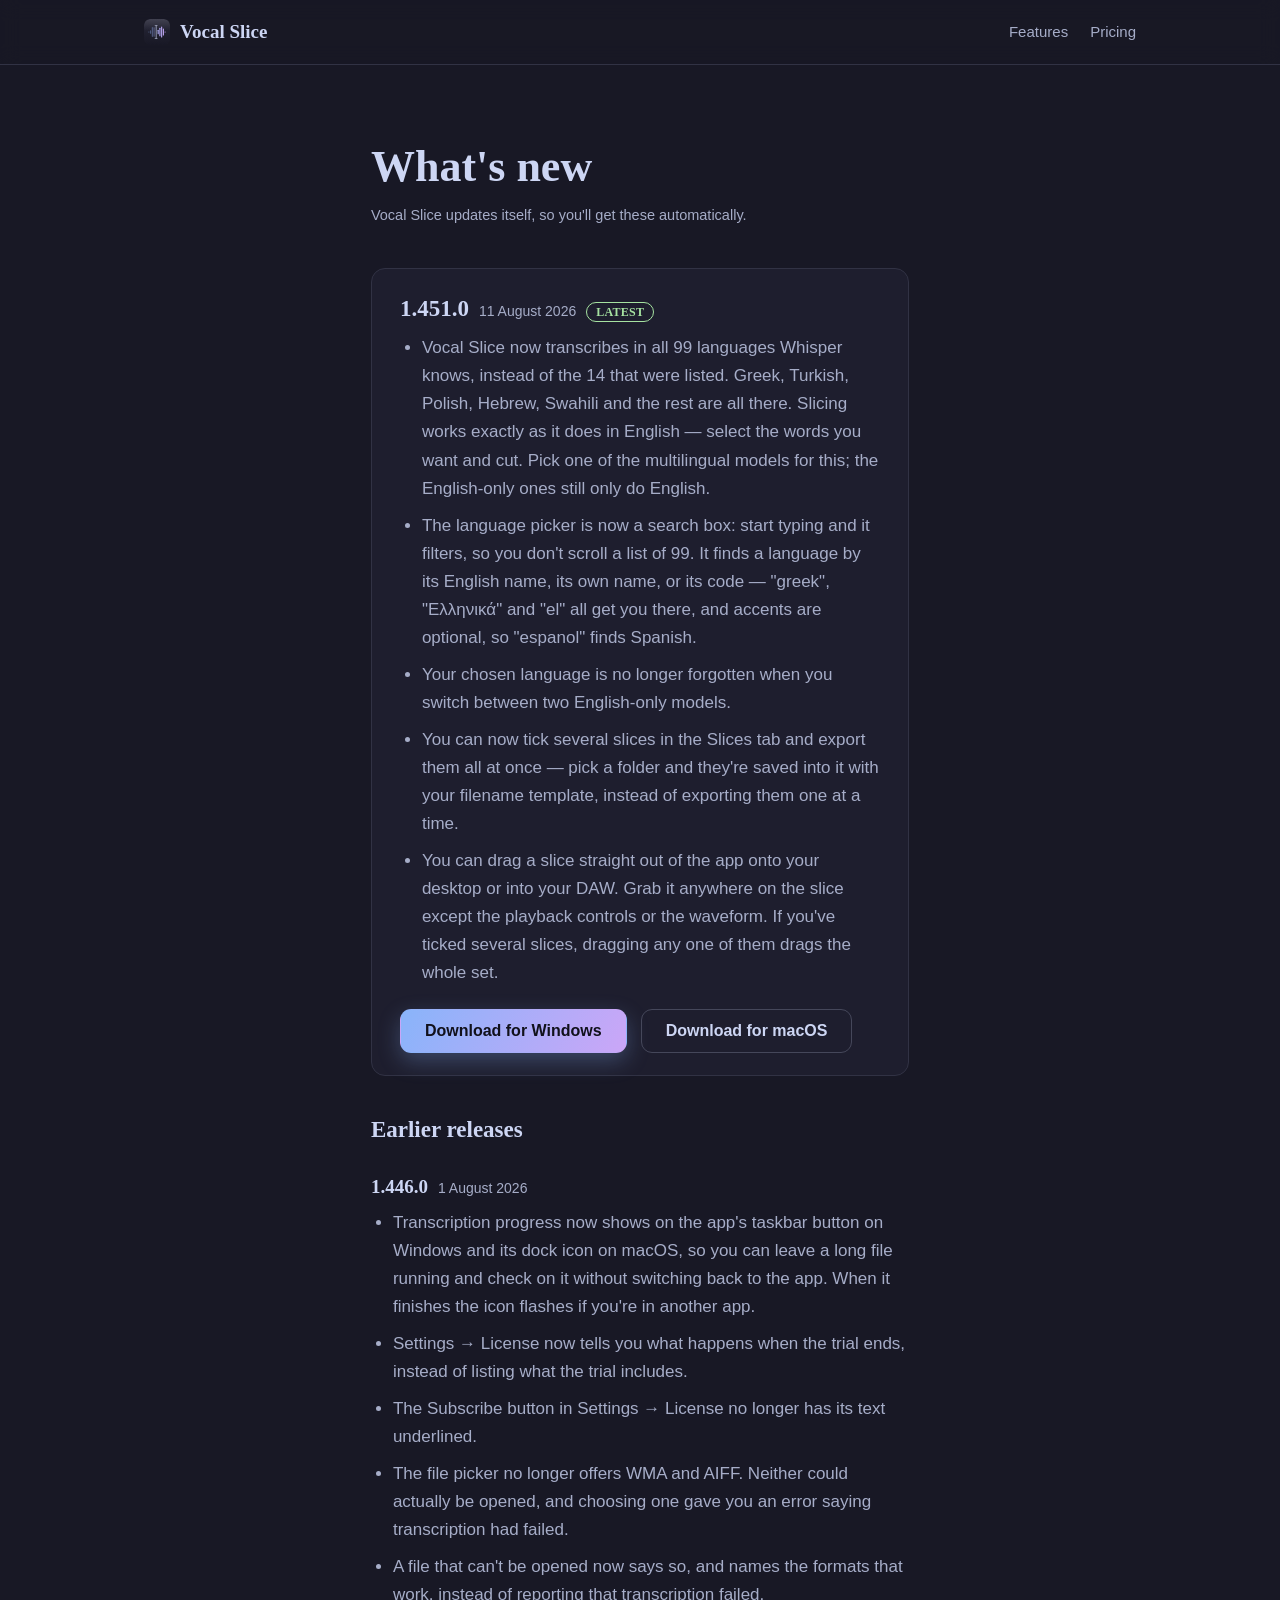
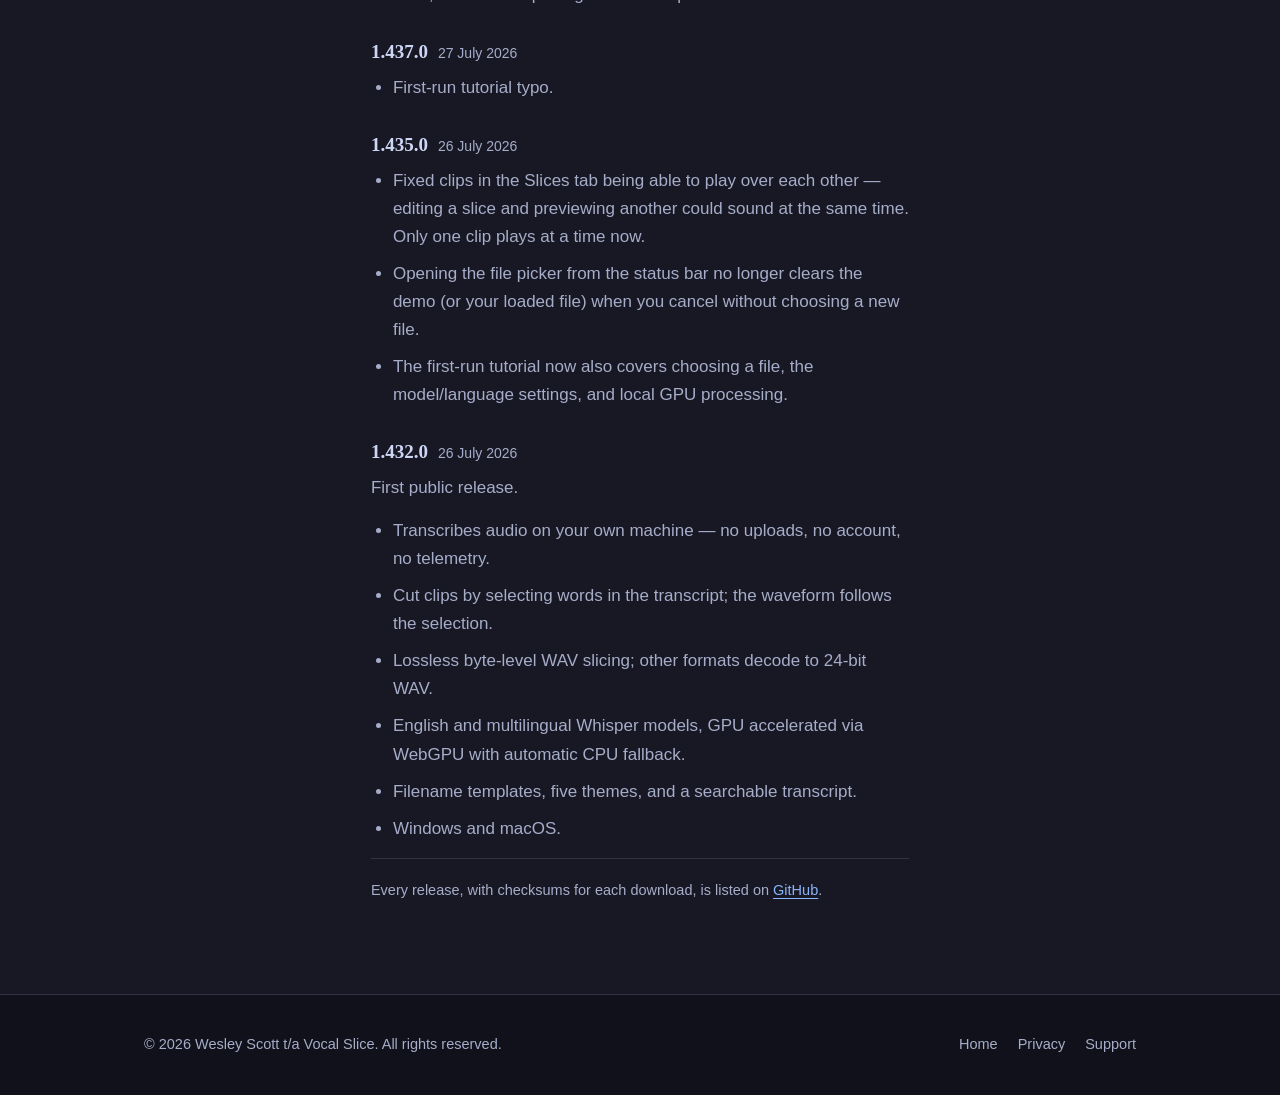
==== changelog.html @ b4add9da "changelog" ====
<!doctype html>
<html lang="en">
<head>
<meta charset="utf-8">
<meta name="viewport" content="width=device-width, initial-scale=1">
<title>Changelog — Vocal Slice</title>
<meta name="description" content="What's new in Vocal Slice — release notes for version 1.451.0 and every version before it.">
<meta name="color-scheme" content="dark">
<link rel="stylesheet" href="styles.css">

<link rel="icon" href="favicon.svg" type="image/svg+xml">
<link rel="icon" href="favicon-32.png" sizes="32x32" type="image/png">
<link rel="icon" href="favicon-16.png" sizes="16x16" type="image/png">
<link rel="apple-touch-icon" href="apple-touch-icon.png">

<link rel="canonical" href="https://vocalslice.com/changelog.html">
<meta property="og:title" content="Changelog — Vocal Slice">
<meta property="og:description" content="What's new in Vocal Slice — release notes for version 1.451.0 and every version before it.">
<meta property="og:type" content="website">
<meta property="og:url" content="https://vocalslice.com/changelog.html">
<meta property="og:site_name" content="Vocal Slice">
<meta property="og:image" content="https://vocalslice.com/og-image.png">
<meta property="og:image:width" content="1200">
<meta property="og:image:height" content="630">
<meta name="twitter:card" content="summary_large_image">
</head>
<body>

<header class="site-header">
    <div class="wrap">
        <a class="brand" href="/">
            <span class="brand-mark" aria-hidden="true"></span>
            Vocal Slice
        </a>
        <nav class="nav" aria-label="Primary">
            <a href="/#features">Features</a>
            <a href="/#pricing">Pricing</a>
        </nav>
    </div>
</header>

<main class="doc">
    <div class="wrap prose">
        <h1>What's new</h1>
        <p class="updated">Vocal Slice updates itself, so you'll get these automatically.</p>

        <section class="release release-latest" aria-labelledby="v1.451.0">
            <h2 id="v1.451.0">
                1.451.0
                <span class="release-date">11 August 2026</span>
                <span class="release-tag">Latest</span>
            </h2>
            <ul>
                <li>Vocal Slice now transcribes in all 99 languages Whisper knows, instead of the 14 that were listed. Greek, Turkish, Polish, Hebrew, Swahili and the rest are all there. Slicing works exactly as it does in English — select the words you want and cut. Pick one of the multilingual models for this; the English-only ones still only do English.</li>
                <li>The language picker is now a search box: start typing and it filters, so you don't scroll a list of 99. It finds a language by its English name, its own name, or its code — &quot;greek&quot;, &quot;Ελληνικά&quot; and &quot;el&quot; all get you there, and accents are optional, so &quot;espanol&quot; finds Spanish.</li>
                <li>Your chosen language is no longer forgotten when you switch between two English-only models.</li>
                <li>You can now tick several slices in the Slices tab and export them all at once — pick a folder and they're saved into it with your filename template, instead of exporting them one at a time.</li>
                <li>You can drag a slice straight out of the app onto your desktop or into your DAW. Grab it anywhere on the slice except the playback controls or the waveform. If you've ticked several slices, dragging any one of them drags the whole set.</li>
            </ul>
            <div class="btn-row">
                <a class="btn btn-primary" href="https://github.com/terranivium/vocal-slice-releases/releases/latest/download/VocalSlice-Setup.exe">Download for Windows</a>
                <a class="btn btn-ghost" href="https://github.com/terranivium/vocal-slice-releases/releases/latest/download/VocalSlice.dmg">Download for macOS</a>
            </div>
        </section>

        <h2 class="release-history-heading">Earlier releases</h2>
        <section class="release" aria-labelledby="v1.446.0">
            <h3 id="v1.446.0">
                1.446.0
                <span class="release-date">1 August 2026</span>
            </h3>
            <ul>
                <li>Transcription progress now shows on the app's taskbar button on Windows and its dock icon on macOS, so you can leave a long file running and check on it without switching back to the app. When it finishes the icon flashes if you're in another app.</li>
                <li>Settings → License now tells you what happens when the trial ends, instead of listing what the trial includes.</li>
                <li>The Subscribe button in Settings → License no longer has its text underlined.</li>
                <li>The file picker no longer offers WMA and AIFF. Neither could actually be opened, and choosing one gave you an error saying transcription had failed.</li>
                <li>A file that can't be opened now says so, and names the formats that work, instead of reporting that transcription failed.</li>
            </ul>
        </section>
        <section class="release" aria-labelledby="v1.437.0">
            <h3 id="v1.437.0">
                1.437.0
                <span class="release-date">27 July 2026</span>
            </h3>
            <ul>
                <li>First-run tutorial typo.</li>
            </ul>
        </section>
        <section class="release" aria-labelledby="v1.435.0">
            <h3 id="v1.435.0">
                1.435.0
                <span class="release-date">26 July 2026</span>
            </h3>
            <ul>
                <li>Fixed clips in the Slices tab being able to play over each other — editing a slice and previewing another could sound at the same time. Only one clip plays at a time now.</li>
                <li>Opening the file picker from the status bar no longer clears the demo (or your loaded file) when you cancel without choosing a new file.</li>
                <li>The first-run tutorial now also covers choosing a file, the model/language settings, and local GPU processing.</li>
            </ul>
        </section>
        <section class="release" aria-labelledby="v1.432.0">
            <h3 id="v1.432.0">
                1.432.0
                <span class="release-date">26 July 2026</span>
            </h3>
            <p>First public release.</p>
            <ul>
                <li>Transcribes audio on your own machine — no uploads, no account, no telemetry.</li>
                <li>Cut clips by selecting words in the transcript; the waveform follows the selection.</li>
                <li>Lossless byte-level WAV slicing; other formats decode to 24-bit WAV.</li>
                <li>English and multilingual Whisper models, GPU accelerated via WebGPU with automatic CPU fallback.</li>
                <li>Filename templates, five themes, and a searchable transcript.</li>
                <li>Windows and macOS.</li>
            </ul>
        </section>

        <p class="release-footnote">
            Every release, with checksums for each download, is listed on
            <a href="https://github.com/terranivium/vocal-slice-releases/releases" rel="noopener">GitHub</a>.
        </p>
    </div>
</main>

<footer class="site-footer">
    <div class="wrap">
        <span>© 2026 Wesley Scott t/a Vocal Slice. All rights reserved.</span>
        <span class="footer-links">
            <a href="/">Home</a>
            <a href="privacy.html">Privacy</a>
            <a href="mailto:wesley@vocalslice.com">Support</a>
        </span>
    </div>
</footer>

<!-- Cookieless page-view counting — see the long comment in index.html for the reasoning and for why
     type="module" is kept verbatim. Same token, same rules; it is the only external request this
     page makes. -->
<script type="module" src="https://static.cloudflareinsights.com/beacon.min.js"
        data-cf-beacon='{"token": "4faf8a26384b48ff875bfce5d0a9c8f1"}'></script>

<!-- Inline, first-party and tiny, same standard as the home page. Sole job is to carry an inbound
     campaign back to the home page — someone who arrives from an ad, reads the notes, and clicks
     Home would otherwise land on a clean / and buy untagged. Stateless (no cookie, no storage), and
     with JavaScript off the links simply behave as they did before, losing the tag rather than
     breaking. -->
<script>
(function () {
    if (!location.search) return;
    var links = document.querySelectorAll('a[href="/"], a[href^="/#"]');
    for (var i = 0; i < links.length; i++) {
        var href = links[i].getAttribute('href');
        var hash = href.indexOf('#');
        links[i].setAttribute('href', hash === -1
            ? '/' + location.search
            : '/' + location.search + href.slice(hash));
    }
})();
</script>

</body>
</html>
---- styles.css ----
/* Vocal Slice — site styles
   Palette and type are lifted from the app itself (Catppuccin Mocha / Latte, Georgia for
   transcript text) so the site and the product read as one thing. */

/* ── Tokens ───────────────────────────────────────────────────────────────── */
/* Default: Mocha (dark). Catppuccin's neutrals carry a blue/violet bias, which is why
   they sit under the accent without reading as flat grey. */
:root {
    --base: #1e1e2e;
    --mantle: #181825;
    --crust: #11111b;
    --surface0: #313244;
    --surface1: #45475a;
    --surface2: #585b70;
    --overlay0: #6c7086;
    --text: #cdd6f4;
    --subtext0: #a6adc8;
    --blue: #89b4fa;
    --mauve: #cba6f7;
    --green: #a6e3a1;
    --red: #f38ba8;
    --yellow: #f9e2af;

    --shadow: 0 18px 48px rgba(0, 0, 0, 0.38);
    --ring: color-mix(in srgb, var(--blue) 55%, transparent);

    --sans: -apple-system, BlinkMacSystemFont, "Segoe UI", Roboto, "Helvetica Neue", Arial, sans-serif;
    /* Georgia is the app's default transcription font — the page speaks in the product's own voice. */
    --serif: Georgia, "Iowan Old Style", "Times New Roman", serif;
    --mono: ui-monospace, "Cascadia Code", "Cascadia Mono", Consolas, "Courier New", monospace;

    --measure: 62ch;
    --page: 1040px;
}

/* Dark-only by design: the brand commits to Mocha, so the site does not follow the OS light
   preference and carries no Latte palette or theme toggle. `color-scheme: dark` in the head keeps
   native controls dark to match. */

/* ── Base ─────────────────────────────────────────────────────────────────── */
*, *::before, *::after { box-sizing: border-box; }

html { -webkit-text-size-adjust: 100%; }

body {
    margin: 0;
    background: var(--mantle);
    color: var(--text);
    font-family: var(--sans);
    font-size: 17px;
    line-height: 1.65;
    -webkit-font-smoothing: antialiased;
}

a { color: var(--blue); text-decoration-thickness: 1px; text-underline-offset: 3px; }
a:hover { color: var(--mauve); }

:focus-visible {
    outline: 2px solid var(--blue);
    outline-offset: 3px;
    border-radius: 4px;
}

img { max-width: 100%; height: auto; display: block; }

.wrap {
    width: 100%;
    max-width: var(--page);
    margin-inline: auto;
    padding-inline: 24px;
}

.prose { max-width: var(--measure); }

h1, h2, h3 { text-wrap: balance; margin: 0; line-height: 1.2; }

.eyebrow {
    font-size: 12px;
    font-weight: 700;
    letter-spacing: 0.12em;
    text-transform: uppercase;
    color: var(--subtext0);
    margin: 0;
}

/* The accent is the app's signature blue→mauve gradient. Used sparingly: the wordmark,
   one headline phrase, the primary button. */
.grad {
    background: linear-gradient(120deg, var(--blue), var(--mauve));
    -webkit-background-clip: text;
    background-clip: text;
    color: transparent;
}

/* ── Header ───────────────────────────────────────────────────────────────── */
/* Each color-mix() surface gets a plain fallback first: an unsupported color function
   invalidates the whole declaration, which would otherwise leave the surface blank. */
.site-header {
    position: sticky;
    top: 0;
    z-index: 20;
    background: var(--mantle);
    background: color-mix(in srgb, var(--mantle) 88%, transparent);
    backdrop-filter: blur(10px);
    border-bottom: 1px solid var(--surface0);
}

.site-header .wrap {
    display: flex;
    align-items: center;
    justify-content: space-between;
    gap: 16px;
    min-height: 64px;
}

.brand {
    display: inline-flex;
    align-items: center;
    gap: 10px;
    font-family: var(--serif);
    font-size: 19px;
    font-weight: 700;
    color: var(--text);
    text-decoration: none;
    white-space: nowrap;   /* the wordmark must never break across lines */
}

.brand:hover { color: var(--text); }

/* The real app icon, not a CSS approximation — the tile carries its own rounded corners and colour,
   so it looks the same here as in a taskbar or dock. The site is dark-only, so the dark tile is used
   unconditionally (no light-mode gradient variant). */
.brand-mark {
    width: 26px;
    height: 26px;
    flex: none;
    display: block;
    border-radius: 6px;   /* clips any anti-aliasing fringe outside the tile's own corners */
    background: url("favicon.svg") center / contain no-repeat;
}

.nav {
    display: flex;
    align-items: center;
    gap: 22px;
    font-size: 15px;
}

/* :not(.btn) matters — `.nav a` (0,1,1) outranks `.btn-primary` (0,1,0), so without it the header
   button's near-black label loses to this muted grey and reads as washed-out on the light gradient. */
.nav a:not(.btn) { color: var(--subtext0); text-decoration: none; }
.nav a:not(.btn):hover { color: var(--text); }

/* The "Get notified" CTAs replace Download on phones only — hidden on desktop. Scoped (.nav / .btn-row)
   so they outrank the later `.btn { display: inline-flex }`, which ties on specificity otherwise. */
.nav .nav-notify, .btn-row .hero-notify { display: none; }

/* On phones the full row (logo + three jump-links + Download) is wider than the viewport, which pushed
   the Download button off-screen and wrapped the wordmark. Drop the section links — it's a single-scroll
   page, so they're non-essential here. And a desktop download is useless on a phone, so both the header
   button and the hero's OS download buttons swap to a "Get notified" CTA that jumps to the signup. */
@media (max-width: 700px) {
    .nav a:not(.btn) { display: none; }
    .nav .nav-download { display: none; }
    .nav .nav-notify { display: inline-flex; }
    .btn-row a[data-dl] { display: none; }   /* phones have no data-os, so this hides both OS buttons */
    .btn-row .hero-notify { display: inline-flex; }
}

/* ── Buttons ──────────────────────────────────────────────────────────────── */
.btn {
    display: inline-flex;
    align-items: center;
    justify-content: center;
    gap: 9px;
    padding: 13px 24px;
    border-radius: 11px;
    border: 1px solid transparent;
    font: inherit;
    font-size: 16px;
    font-weight: 600;
    line-height: 1;
    text-decoration: none;
    cursor: pointer;
    transition: transform 0.15s ease, box-shadow 0.15s ease, background-color 0.15s ease;
}

.btn-primary {
    background: linear-gradient(120deg, var(--blue), var(--mauve));
    color: var(--crust);
    box-shadow: 0 8px 22px color-mix(in srgb, var(--blue) 28%, transparent);
}

.btn-primary:hover {
    color: var(--crust);
    transform: translateY(-2px);
    box-shadow: 0 12px 28px color-mix(in srgb, var(--mauve) 34%, transparent);
}

.btn-ghost {
    background: transparent;
    border-color: var(--surface1);
    color: var(--text);
}

.btn-ghost:hover { background: var(--surface0); color: var(--text); transform: translateY(-2px); }

/* Pre-launch CTAs that aren't actionable yet — e.g. <span class="btn btn-primary" aria-disabled="true">.
   Reads as a present-but-inactive button (muted, no hover lift, no pointer). */
.btn[aria-disabled="true"] {
    background: var(--surface1);
    color: var(--subtext0);
    box-shadow: none;
    cursor: default;
    pointer-events: none;
}
.btn[aria-disabled="true"]:hover { transform: none; box-shadow: none; }

.btn-row {
    display: flex;
    flex-wrap: wrap;
    align-items: center;
    gap: 14px;
}

.btn-note {
    font-size: 14px;
    color: var(--subtext0);
}

/* ── Sections ─────────────────────────────────────────────────────────────── */
main { display: block; }

.section {
    padding-block: clamp(56px, 8vw, 104px);
}

.section-alt { background: var(--base); }

.section-head {
    display: flex;
    flex-direction: column;
    gap: 12px;
    margin-bottom: 44px;
    max-width: var(--measure);
}

.section-head h2 {
    font-family: var(--serif);
    font-size: clamp(28px, 4vw, 38px);
    font-weight: 700;
}

.section-head p {
    margin: 0;
    color: var(--subtext0);
    font-size: 17px;
}

/* ── Hero ─────────────────────────────────────────────────────────────────── */
.hero {
    padding-block: clamp(52px, 8vw, 92px) clamp(56px, 8vw, 96px);
    background: var(--mantle);
    background:
        radial-gradient(900px 420px at 12% -10%, color-mix(in srgb, var(--blue) 13%, transparent), transparent 70%),
        radial-gradient(760px 380px at 92% 0%, color-mix(in srgb, var(--mauve) 12%, transparent), transparent 68%),
        var(--mantle);
}

.hero-grid {
    display: grid;
    gap: clamp(38px, 5vw, 60px);
    align-items: center;
}

@media (min-width: 940px) {
    .hero-grid { grid-template-columns: 1fr 1.05fr; }
}

.hero h1 {
    font-family: var(--serif);
    font-size: clamp(38px, 5.6vw, 60px);
    font-weight: 700;
    letter-spacing: -0.015em;
    margin-block: 14px 20px;
}

.hero-lede {
    margin: 0 0 30px;
    max-width: 46ch;
    font-size: clamp(17px, 2vw, 19px);
    color: var(--subtext0);
}

.hero-lede strong { color: var(--text); font-weight: 600; }

/* ── The demo: a real capture of the app (see index.html) ─────────────────────
   The perspective tilt and the pan/zoom motion are BAKED into demo.webp (a transparent, pre-tilted
   image — see brand/build-demo.mjs), so there's no CSS 3D transform here and the content stays razor
   sharp. The only decoration is a drop-shadow: applied as a filter it follows the tilted alpha shape,
   and because it acts on already-flat pixels it doesn't blur the UI the way a 3D-transformed layer did.
   The border/radius/background are gone too — the app's own rounded window is inside the image. */
.demo {
    display: block;
}

/* width/height are set on the element too, so the box is reserved before the image lands and
   the hero does not shift as it loads. */
.demo img {
    display: block;
    width: 100%;
    height: auto;
    filter: drop-shadow(-24px 30px 40px rgba(0, 0, 0, 0.5));
}

/* ── Demo video ───────────────────────────────────────────────────────────── */
/* width/height are on the element as well, so the 16:9 box is reserved before the poster decodes and
   nothing below it jumps. aspect-ratio keeps that box correct once CSS takes over from the
   attributes. The radius matches .feature so the video reads as part of the same card system. */
.video {
    margin-top: 34px;
}

.video video {
    display: block;
    width: 100%;
    height: auto;
    background: var(--crust);
    border: 1px solid var(--surface0);
    border-radius: 14px;
}

.video-wide { aspect-ratio: 16 / 9; }
.video-square { aspect-ratio: 1 / 1; }

/* The square cut takes over on phones — see the comment in index.html for why it is 1:1 and not 9:16.
   display:none rather than a width toggle so the hidden element's poster is never rendered.

   Scoped as `.video .video-*` and not bare `.video-*` ON PURPOSE: `.video video` above is (0,1,1) and
   a lone class is (0,1,0), so the bare selector loses to it and BOTH cuts render — which cost ~990px
   of desktop page height before it was caught. */
.video .video-square { display: none; }

@media (max-width: 700px) {
    .video .video-wide { display: none; }
    .video .video-square { display: block; }
}

/* ── Features ─────────────────────────────────────────────────────────────── */
.features {
    display: grid;
    gap: 18px;
    grid-template-columns: repeat(auto-fit, minmax(258px, 1fr));
}

.feature {
    background: var(--base);
    border: 1px solid var(--surface0);
    border-radius: 14px;
    padding: 24px;
    display: flex;
    flex-direction: column;
    gap: 9px;
}

.section-alt .feature { background: var(--mantle); }

.feature h3 {
    font-size: 17px;
    font-weight: 650;
    letter-spacing: -0.005em;
}

.feature p { margin: 0; color: var(--subtext0); font-size: 15.5px; line-height: 1.6; }

.feature-icon {
    width: 34px;
    height: 34px;
    border-radius: 9px;
    display: grid;
    place-items: center;
    background: var(--surface0);
    background: color-mix(in srgb, var(--blue) 15%, transparent);
    color: var(--blue);
    margin-bottom: 4px;
}

.feature-icon svg { width: 19px; height: 19px; }

/* ── Pricing ──────────────────────────────────────────────────────────────── */
.price-card {
    background: var(--base);
    border: 1px solid var(--surface0);
    border-radius: 18px;
    box-shadow: var(--shadow);
    padding: clamp(28px, 4vw, 40px);
    display: grid;
    gap: 30px;
    max-width: 720px;
}

@media (min-width: 760px) {
    .price-card { grid-template-columns: auto 1fr; align-items: start; gap: 44px; }
}

.price-figure { display: flex; flex-direction: column; gap: 6px; }

.price-amount {
    font-family: var(--serif);
    font-size: clamp(44px, 6vw, 58px);
    font-weight: 700;
    line-height: 1;
    letter-spacing: -0.02em;
    font-variant-numeric: tabular-nums;
}

.price-period { color: var(--subtext0); font-size: 15px; }

.price-list { margin: 0; padding: 0; list-style: none; display: grid; gap: 13px; }

.price-list li {
    display: grid;
    grid-template-columns: 20px 1fr;
    gap: 11px;
    align-items: start;
    font-size: 15.5px;
    color: var(--subtext0);
}

.price-list strong { color: var(--text); font-weight: 600; }

.tick {
    margin-top: 3px;
    width: 18px;
    height: 18px;
    flex: none;
    border-radius: 50%;
    background: var(--surface0);
    background: color-mix(in srgb, var(--green) 20%, transparent);
    color: var(--green);
    display: grid;
    place-items: center;
}

.tick svg { width: 11px; height: 11px; }

/* The "runs locally, only checks in occasionally" promise — the thing buyers care about most for an
   offline tool — gets its own emphasis rather than hiding in a bullet. */
.price-promise {
    margin-top: 26px;
    padding: 15px 18px;
    border-radius: 11px;
    border: 1px solid var(--surface1);
    border-color: color-mix(in srgb, var(--green) 34%, var(--surface0));
    background: var(--surface0);
    background: color-mix(in srgb, var(--green) 8%, transparent);
    font-size: 15px;
    color: var(--text);
}

.price-cta { margin-top: 26px; }

/* ── Requirements ─────────────────────────────────────────────────────────── */
.specs {
    display: grid;
    gap: 14px;
    grid-template-columns: repeat(auto-fit, minmax(220px, 1fr));
    margin: 0;
}

.specs div {
    background: var(--base);
    border: 1px solid var(--surface0);
    border-radius: 12px;
    padding: 18px 20px;
}

.section-alt .specs div { background: var(--mantle); }

.specs dt {
    font-size: 12px;
    font-weight: 700;
    letter-spacing: 0.1em;
    text-transform: uppercase;
    color: var(--subtext0);
    margin-bottom: 6px;
}

.specs dd { margin: 0; font-size: 15.5px; }

/* ── Download ─────────────────────────────────────────────────────────────── */
/* Both platform buttons are visible by default. That's the no-JavaScript state and the
   unknown-platform state, and it is deliberately the *safe* one: showing two buttons is a minor
   annoyance, whereas hiding the wrong one leaves a visitor with no way to download at all. The
   inline script narrows this down only once it actually knows the platform. */
.dl-alt { display: none; }
html[data-os="win"] [data-dl="mac"],
html[data-os="mac"] [data-dl="win"] { display: none; }
html[data-os="win"] .dl-alt-mac,
html[data-os="mac"] .dl-alt-win { display: inline; }

.dl-note { margin-top: 16px; max-width: var(--measure); }

/* Same reasoning inverted: Windows-only content shows unless we know the visitor is on macOS.
   Unknown platform errs towards showing it — a Windows user who misses the SmartScreen warning is
   worse off than a Mac user who reads one irrelevant sentence. */
.win-note, .win-only { display: none; }
html:not([data-os="mac"]) .win-note { display: grid; }
html:not([data-os="mac"]) .win-only { display: inline; }

/* Compound selector on purpose: `.callout` is defined further down this file and sets
   `border-left` and `margin` as shorthands, so a bare `.win-note` would lose to it on source
   order. `.callout.win-note` wins on specificity regardless of where either sits. */
.callout.win-note {
    margin: 28px 0 0;
    max-width: var(--measure);
    border-left-color: var(--yellow);     /* caution, not the callout's green "good news" */
}

.callout.win-note p { color: var(--subtext0); }
.callout.win-note strong { color: var(--text); }

/* ── Signup ───────────────────────────────────────────────────────────────── */
.signup {
    margin-top: 44px;
    padding-top: 32px;
    border-top: 1px solid var(--surface0);
    max-width: var(--measure);
    scroll-margin-top: 80px;   /* clear the sticky header when the mobile "Get notified" CTA jumps here */
}

.signup-label {
    display: block;
    margin-bottom: 12px;
    font-weight: 600;
    font-size: 16px;
}

.signup-row {
    display: flex;
    flex-wrap: wrap;
    gap: 10px;
}

.signup-input {
    flex: 1 1 260px;
    min-width: 0;
    padding: 13px 16px;
    border-radius: 11px;
    border: 1px solid var(--surface1);
    background: var(--mantle);
    color: var(--text);
    font: inherit;
    font-size: 16px;   /* below 16px, iOS Safari zooms the page on focus */
}

.signup-input::placeholder { color: var(--overlay0); }

.signup-input:focus-visible {
    outline: 2px solid var(--blue);
    outline-offset: 2px;
    border-color: transparent;
}

.signup-note,
.signup-done {
    margin: 12px 0 0;
    font-size: 14px;
    color: var(--subtext0);
}

.signup-done { color: var(--green); font-weight: 600; }

/* ── Footer ───────────────────────────────────────────────────────────────── */
.site-footer {
    border-top: 1px solid var(--surface0);
    background: var(--crust);
    padding-block: 38px;
    color: var(--subtext0);
    font-size: 14.5px;
}

.site-footer .wrap {
    display: flex;
    flex-wrap: wrap;
    gap: 14px 26px;
    align-items: center;
    justify-content: space-between;
}

.footer-links { display: flex; flex-wrap: wrap; gap: 20px; }
.site-footer a { color: var(--subtext0); text-decoration: none; }
.site-footer a:hover { color: var(--text); }

/* ── Policy pages ─────────────────────────────────────────────────────────── */
.doc { padding-block: clamp(44px, 6vw, 76px); }

.doc h1 {
    font-family: var(--serif);
    font-size: clamp(32px, 4.6vw, 44px);
    margin-bottom: 10px;
}

.doc .updated {
    color: var(--subtext0);
    font-size: 14.5px;
    margin: 0 0 40px;
    font-variant-numeric: tabular-nums;
}

.doc h2 {
    font-family: var(--serif);
    font-size: 23px;
    margin: 40px 0 12px;
}

.doc p, .doc li { color: var(--subtext0); }
.doc p { margin: 0 0 15px; }
.doc ul { margin: 0 0 15px; padding-left: 22px; display: grid; gap: 9px; }
.doc strong { color: var(--text); font-weight: 600; }

/* Changelog (generated by word-slice's build-scripts/changelog-site.js — edit the generator,
   not changelog.html). The newest release is a card so the page reads as a product update
   rather than a developer artifact; older ones are a plain list beneath it. */
.release-latest {
    background: var(--base);
    border: 1px solid var(--surface0);
    border-radius: 14px;
    padding: 26px 28px 22px;
    margin-bottom: 12px;
}

.release-latest h2 { margin-top: 0; }

.release h2, .release h3 {
    display: flex;
    align-items: baseline;
    flex-wrap: wrap;
    gap: 10px;
    font-variant-numeric: tabular-nums;
}

.release h3 {
    font-family: var(--serif);
    font-size: 19px;
    margin: 32px 0 10px;
}

.release-date {
    font-family: var(--sans);
    font-size: 14px;
    font-weight: 400;
    color: var(--subtext0);
}

.release-tag {
    font-size: 12px;
    font-weight: 600;
    letter-spacing: 0.02em;
    text-transform: uppercase;
    color: var(--green);
    border: 1px solid var(--green);
    border-radius: 999px;
    padding: 2px 9px;
}

.release-latest .btn-row { margin-top: 22px; }

.release-history-heading { margin-top: 52px; }

.release-footnote {
    margin-top: 44px;
    padding-top: 20px;
    border-top: 1px solid var(--surface0);
    font-size: 14.5px;
}

/* A short standout for the one claim people actually care about. */
.callout {
    background: var(--base);
    border: 1px solid var(--surface0);
    border-left: 3px solid var(--green);
    border-radius: 12px;
    padding: 18px 20px;
    margin: 0 0 28px;
}

.callout p { margin: 0; color: var(--text); }

/* ── Motion ───────────────────────────────────────────────────────────────── */
@media (prefers-reduced-motion: reduce) {
    *, *::before, *::after {
        animation-duration: 0.001ms !important;
        animation-iteration-count: 1 !important;
        transition-duration: 0.001ms !important;
    }
    .btn:hover { transform: none; }
}
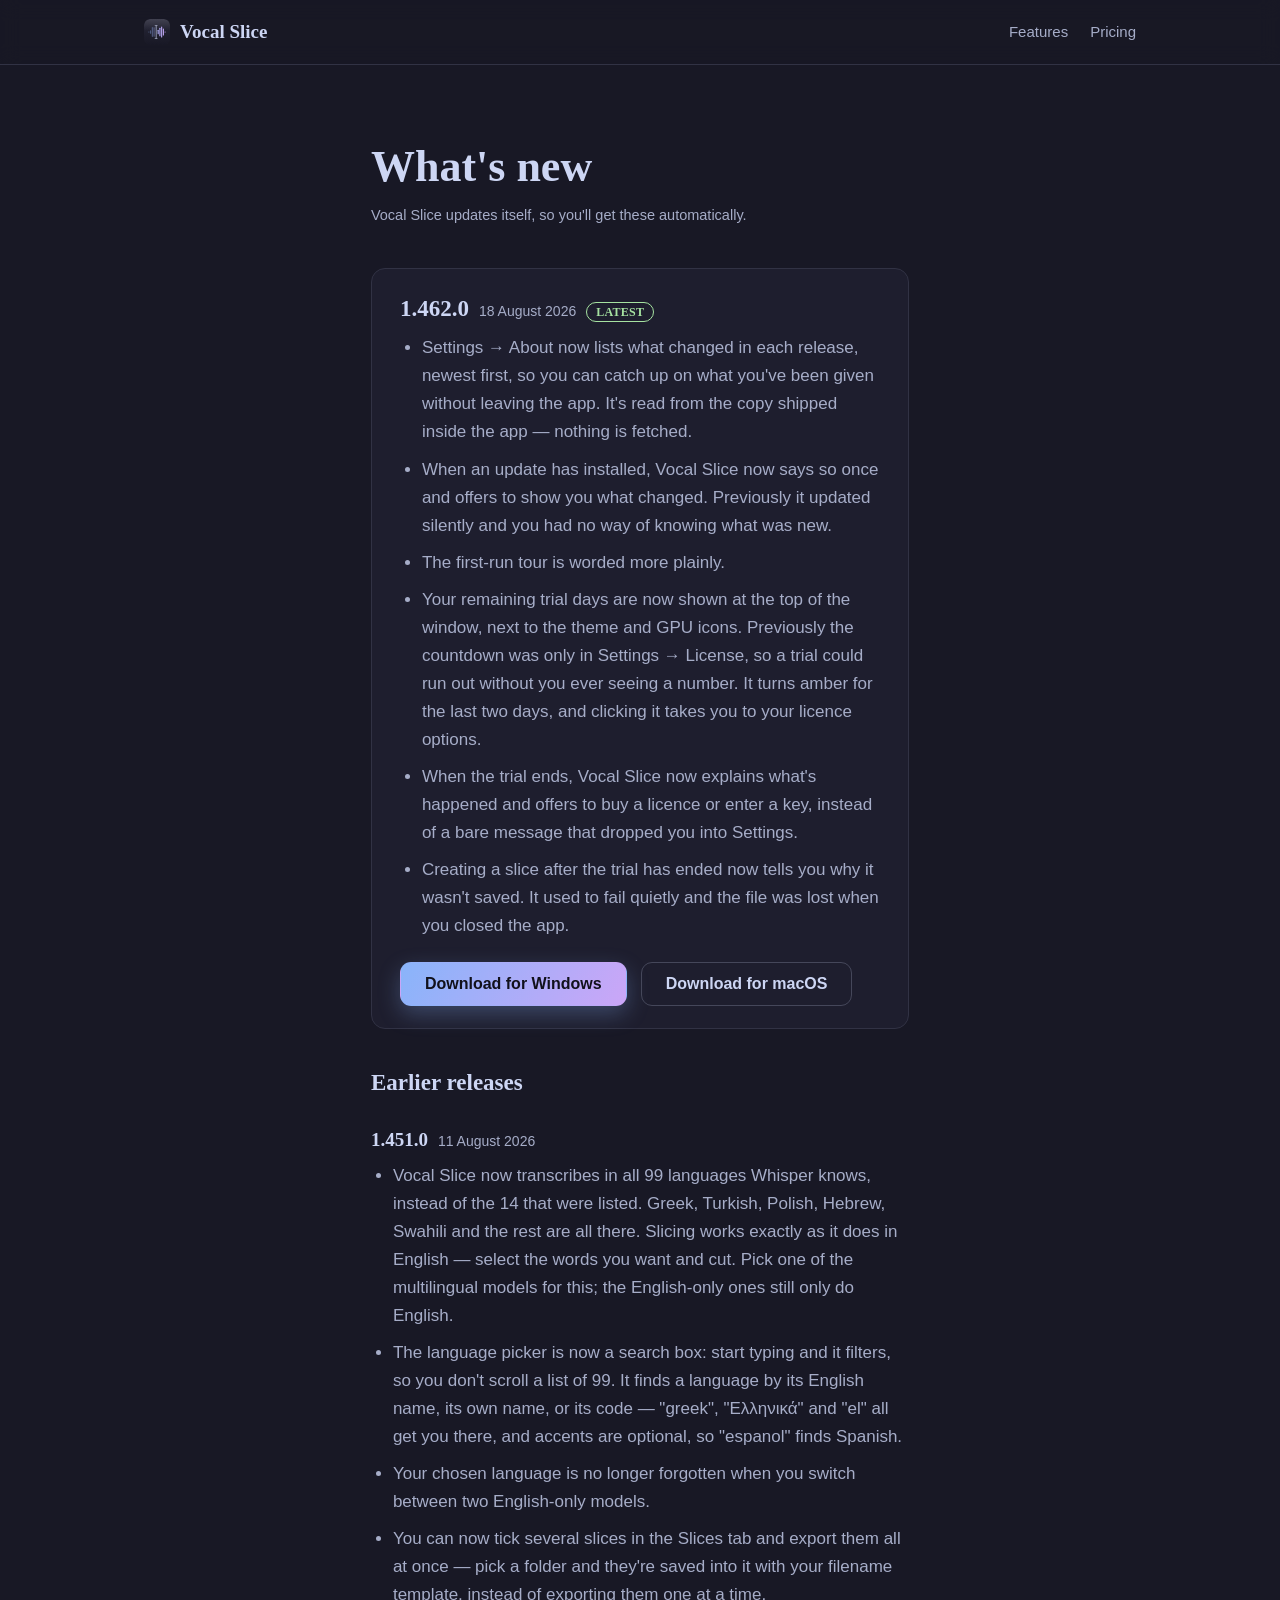
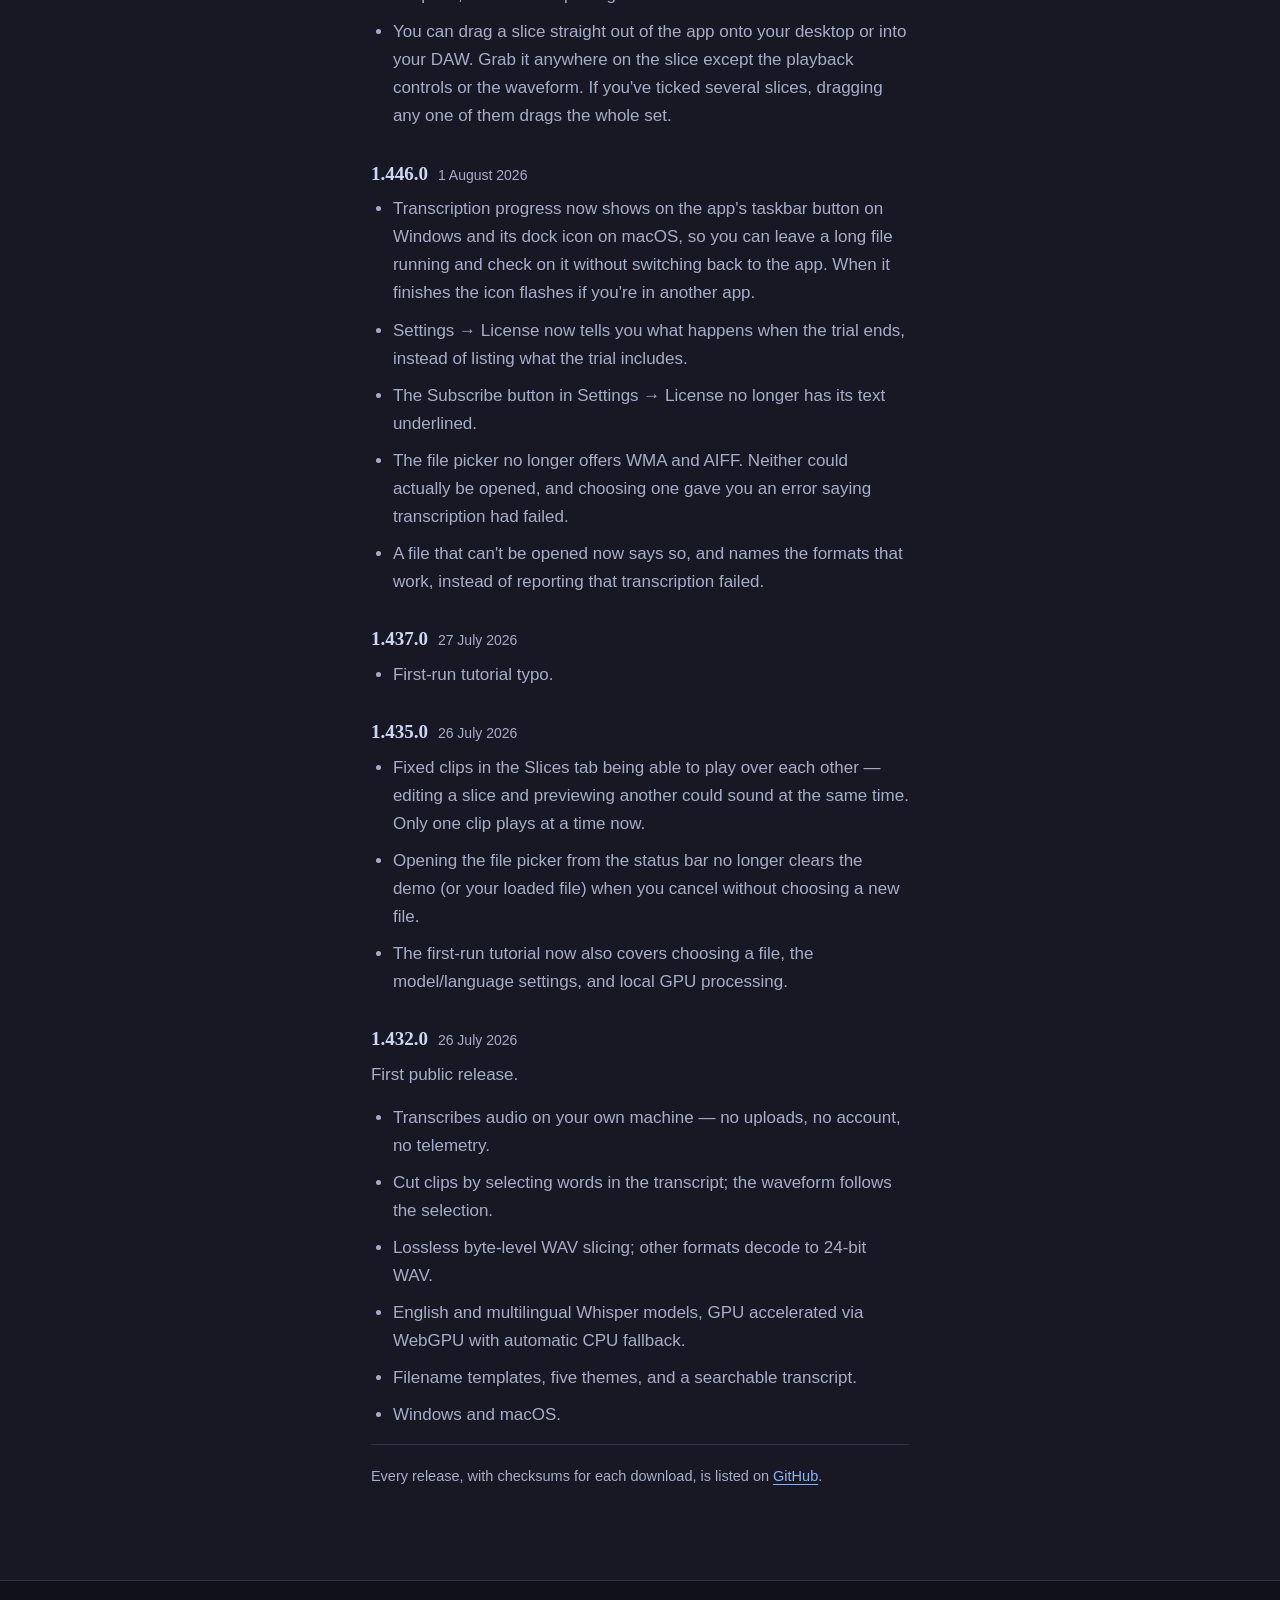
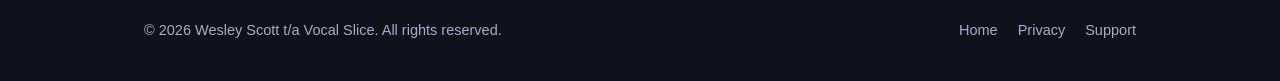
==== commit 4600de27: "readme and copy" ====
--- a/changelog.html
+++ b/changelog.html
@@ -4,7 +4,7 @@
 <meta charset="utf-8">
 <meta name="viewport" content="width=device-width, initial-scale=1">
 <title>Changelog — Vocal Slice</title>
-<meta name="description" content="What's new in Vocal Slice — release notes for version 1.451.0 and every version before it.">
+<meta name="description" content="What's new in Vocal Slice — release notes for version 1.462.0 and every version before it.">
 <meta name="color-scheme" content="dark">
 <link rel="stylesheet" href="styles.css">
 
@@ -15,7 +15,7 @@
 
 <link rel="canonical" href="https://vocalslice.com/changelog.html">
 <meta property="og:title" content="Changelog — Vocal Slice">
-<meta property="og:description" content="What's new in Vocal Slice — release notes for version 1.451.0 and every version before it.">
+<meta property="og:description" content="What's new in Vocal Slice — release notes for version 1.462.0 and every version before it.">
 <meta property="og:type" content="website">
 <meta property="og:url" content="https://vocalslice.com/changelog.html">
 <meta property="og:site_name" content="Vocal Slice">
@@ -44,18 +44,19 @@
         <h1>What's new</h1>
         <p class="updated">Vocal Slice updates itself, so you'll get these automatically.</p>
 
-        <section class="release release-latest" aria-labelledby="v1.451.0">
-            <h2 id="v1.451.0">
-                1.451.0
-                <span class="release-date">11 August 2026</span>
+        <section class="release release-latest" aria-labelledby="v1.462.0">
+            <h2 id="v1.462.0">
+                1.462.0
+                <span class="release-date">18 August 2026</span>
                 <span class="release-tag">Latest</span>
             </h2>
             <ul>
-                <li>Vocal Slice now transcribes in all 99 languages Whisper knows, instead of the 14 that were listed. Greek, Turkish, Polish, Hebrew, Swahili and the rest are all there. Slicing works exactly as it does in English — select the words you want and cut. Pick one of the multilingual models for this; the English-only ones still only do English.</li>
-                <li>The language picker is now a search box: start typing and it filters, so you don't scroll a list of 99. It finds a language by its English name, its own name, or its code — &quot;greek&quot;, &quot;Ελληνικά&quot; and &quot;el&quot; all get you there, and accents are optional, so &quot;espanol&quot; finds Spanish.</li>
-                <li>Your chosen language is no longer forgotten when you switch between two English-only models.</li>
-                <li>You can now tick several slices in the Slices tab and export them all at once — pick a folder and they're saved into it with your filename template, instead of exporting them one at a time.</li>
-                <li>You can drag a slice straight out of the app onto your desktop or into your DAW. Grab it anywhere on the slice except the playback controls or the waveform. If you've ticked several slices, dragging any one of them drags the whole set.</li>
+                <li>Settings → About now lists what changed in each release, newest first, so you can catch up on what you've been given without leaving the app. It's read from the copy shipped inside the app — nothing is fetched.</li>
+                <li>When an update has installed, Vocal Slice now says so once and offers to show you what changed. Previously it updated silently and you had no way of knowing what was new.</li>
+                <li>The first-run tour is worded more plainly.</li>
+                <li>Your remaining trial days are now shown at the top of the window, next to the theme and GPU icons. Previously the countdown was only in Settings → License, so a trial could run out without you ever seeing a number. It turns amber for the last two days, and clicking it takes you to your licence options.</li>
+                <li>When the trial ends, Vocal Slice now explains what's happened and offers to buy a licence or enter a key, instead of a bare message that dropped you into Settings.</li>
+                <li>Creating a slice after the trial has ended now tells you why it wasn't saved. It used to fail quietly and the file was lost when you closed the app.</li>
             </ul>
             <div class="btn-row">
                 <a class="btn btn-primary" href="https://github.com/terranivium/vocal-slice-releases/releases/latest/download/VocalSlice-Setup.exe">Download for Windows</a>
@@ -64,6 +65,19 @@
         </section>
 
         <h2 class="release-history-heading">Earlier releases</h2>
+        <section class="release" aria-labelledby="v1.451.0">
+            <h3 id="v1.451.0">
+                1.451.0
+                <span class="release-date">11 August 2026</span>
+            </h3>
+            <ul>
+                <li>Vocal Slice now transcribes in all 99 languages Whisper knows, instead of the 14 that were listed. Greek, Turkish, Polish, Hebrew, Swahili and the rest are all there. Slicing works exactly as it does in English — select the words you want and cut. Pick one of the multilingual models for this; the English-only ones still only do English.</li>
+                <li>The language picker is now a search box: start typing and it filters, so you don't scroll a list of 99. It finds a language by its English name, its own name, or its code — &quot;greek&quot;, &quot;Ελληνικά&quot; and &quot;el&quot; all get you there, and accents are optional, so &quot;espanol&quot; finds Spanish.</li>
+                <li>Your chosen language is no longer forgotten when you switch between two English-only models.</li>
+                <li>You can now tick several slices in the Slices tab and export them all at once — pick a folder and they're saved into it with your filename template, instead of exporting them one at a time.</li>
+                <li>You can drag a slice straight out of the app onto your desktop or into your DAW. Grab it anywhere on the slice except the playback controls or the waveform. If you've ticked several slices, dragging any one of them drags the whole set.</li>
+            </ul>
+        </section>
         <section class="release" aria-labelledby="v1.446.0">
             <h3 id="v1.446.0">
                 1.446.0
@@ -131,17 +145,11 @@
     </div>
 </footer>
 
-<!-- Cookieless page-view counting — see the long comment in index.html for the reasoning and for why
-     type="module" is kept verbatim. Same token, same rules; it is the only external request this
-     page makes. -->
+<!-- Cookieless page-view counting; same token and rules as the home page. See NOTES.md. -->
 <script type="module" src="https://static.cloudflareinsights.com/beacon.min.js"
         data-cf-beacon='{"token": "4faf8a26384b48ff875bfce5d0a9c8f1"}'></script>
 
-<!-- Inline, first-party and tiny, same standard as the home page. Sole job is to carry an inbound
-     campaign back to the home page — someone who arrives from an ad, reads the notes, and clicks
-     Home would otherwise land on a clean / and buy untagged. Stateless (no cookie, no storage), and
-     with JavaScript off the links simply behave as they did before, losing the tag rather than
-     breaking. -->
+<!-- Carries an inbound campaign back to the home page. Stateless: no cookie, no storage. -->
 <script>
 (function () {
     if (!location.search) return;
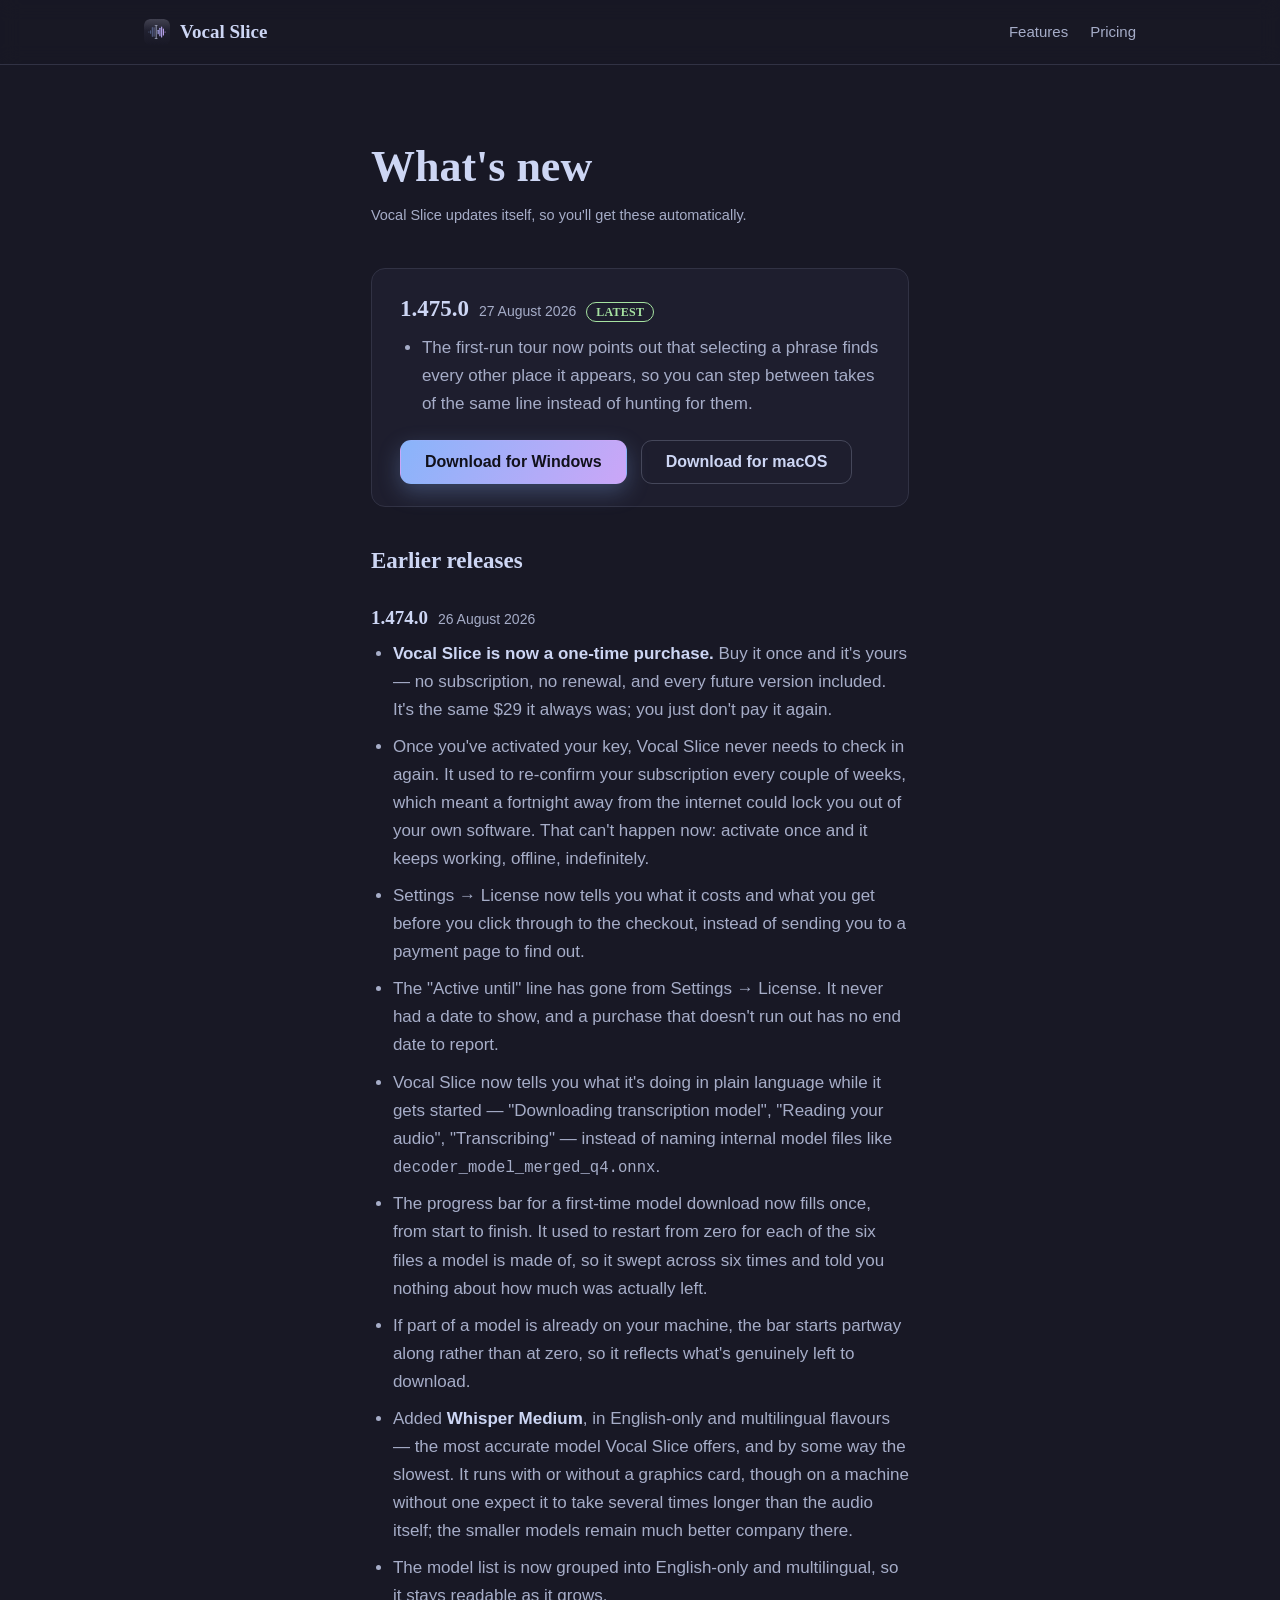
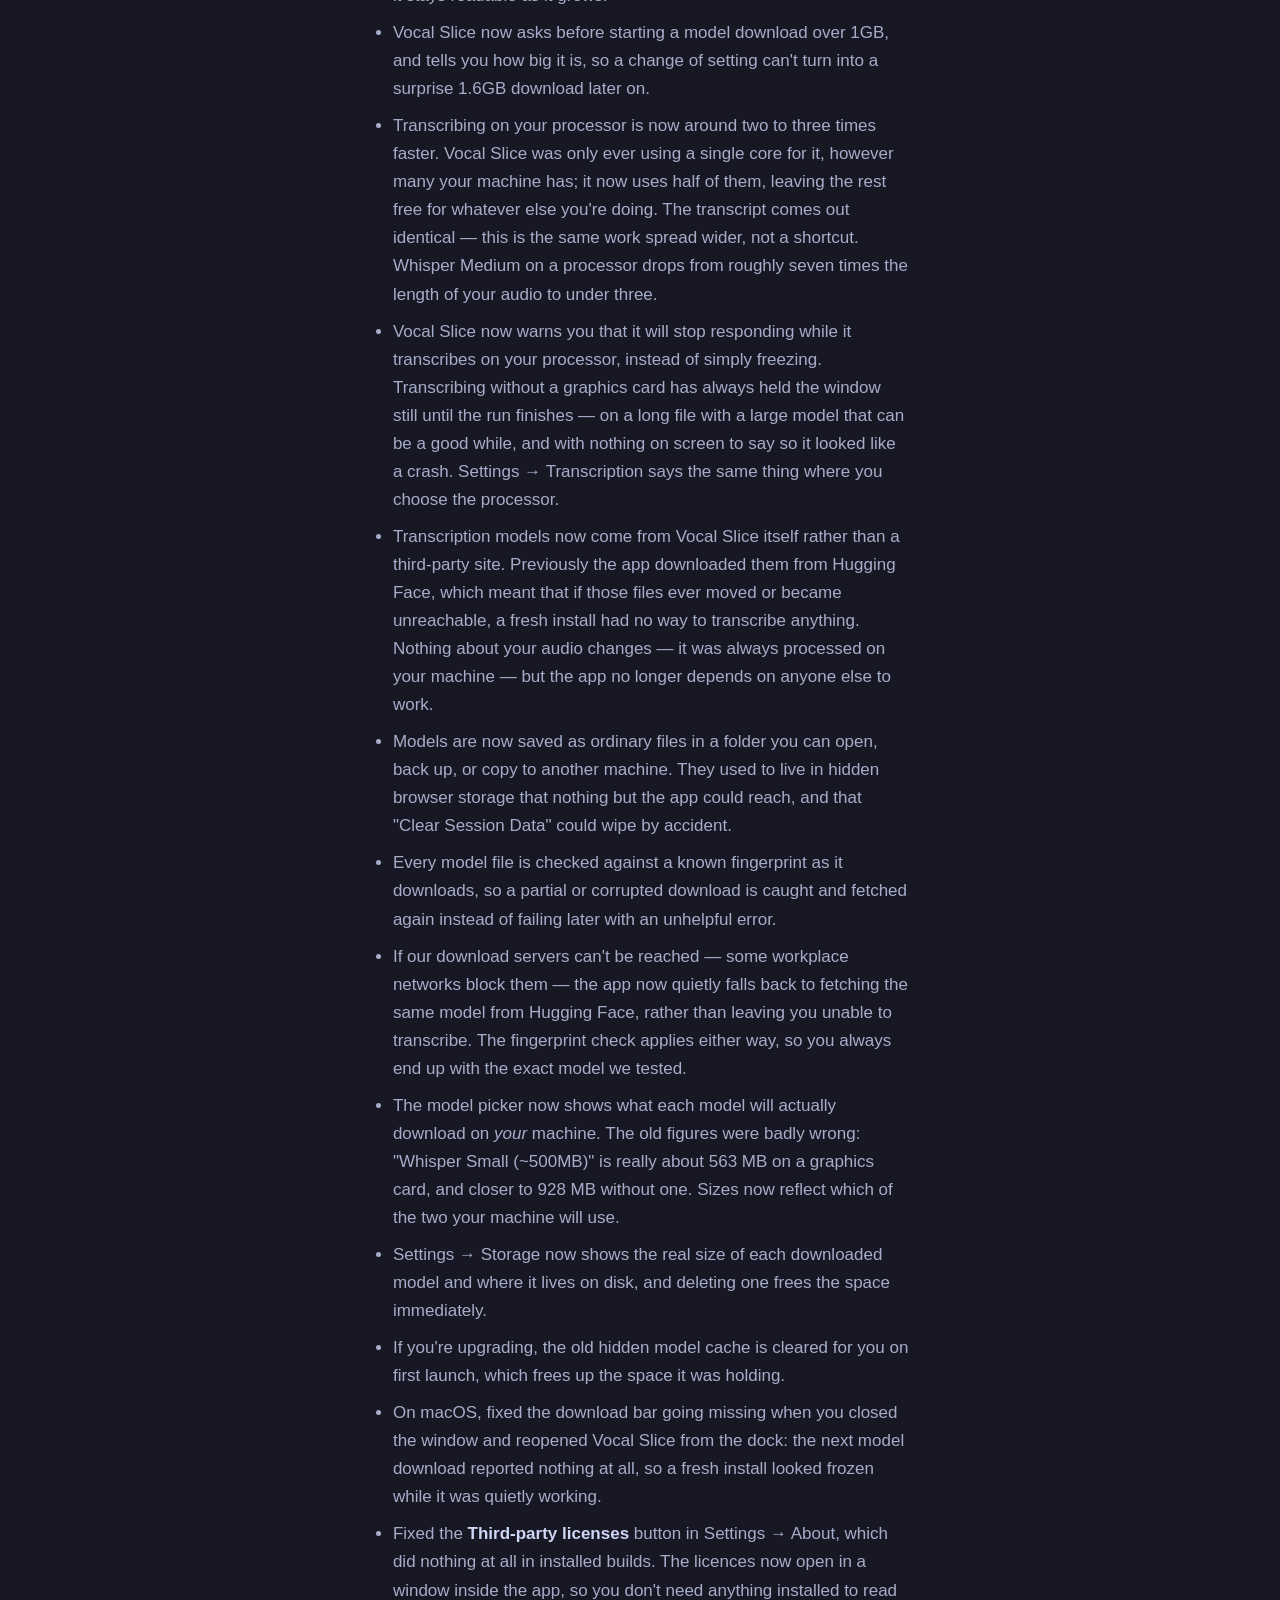
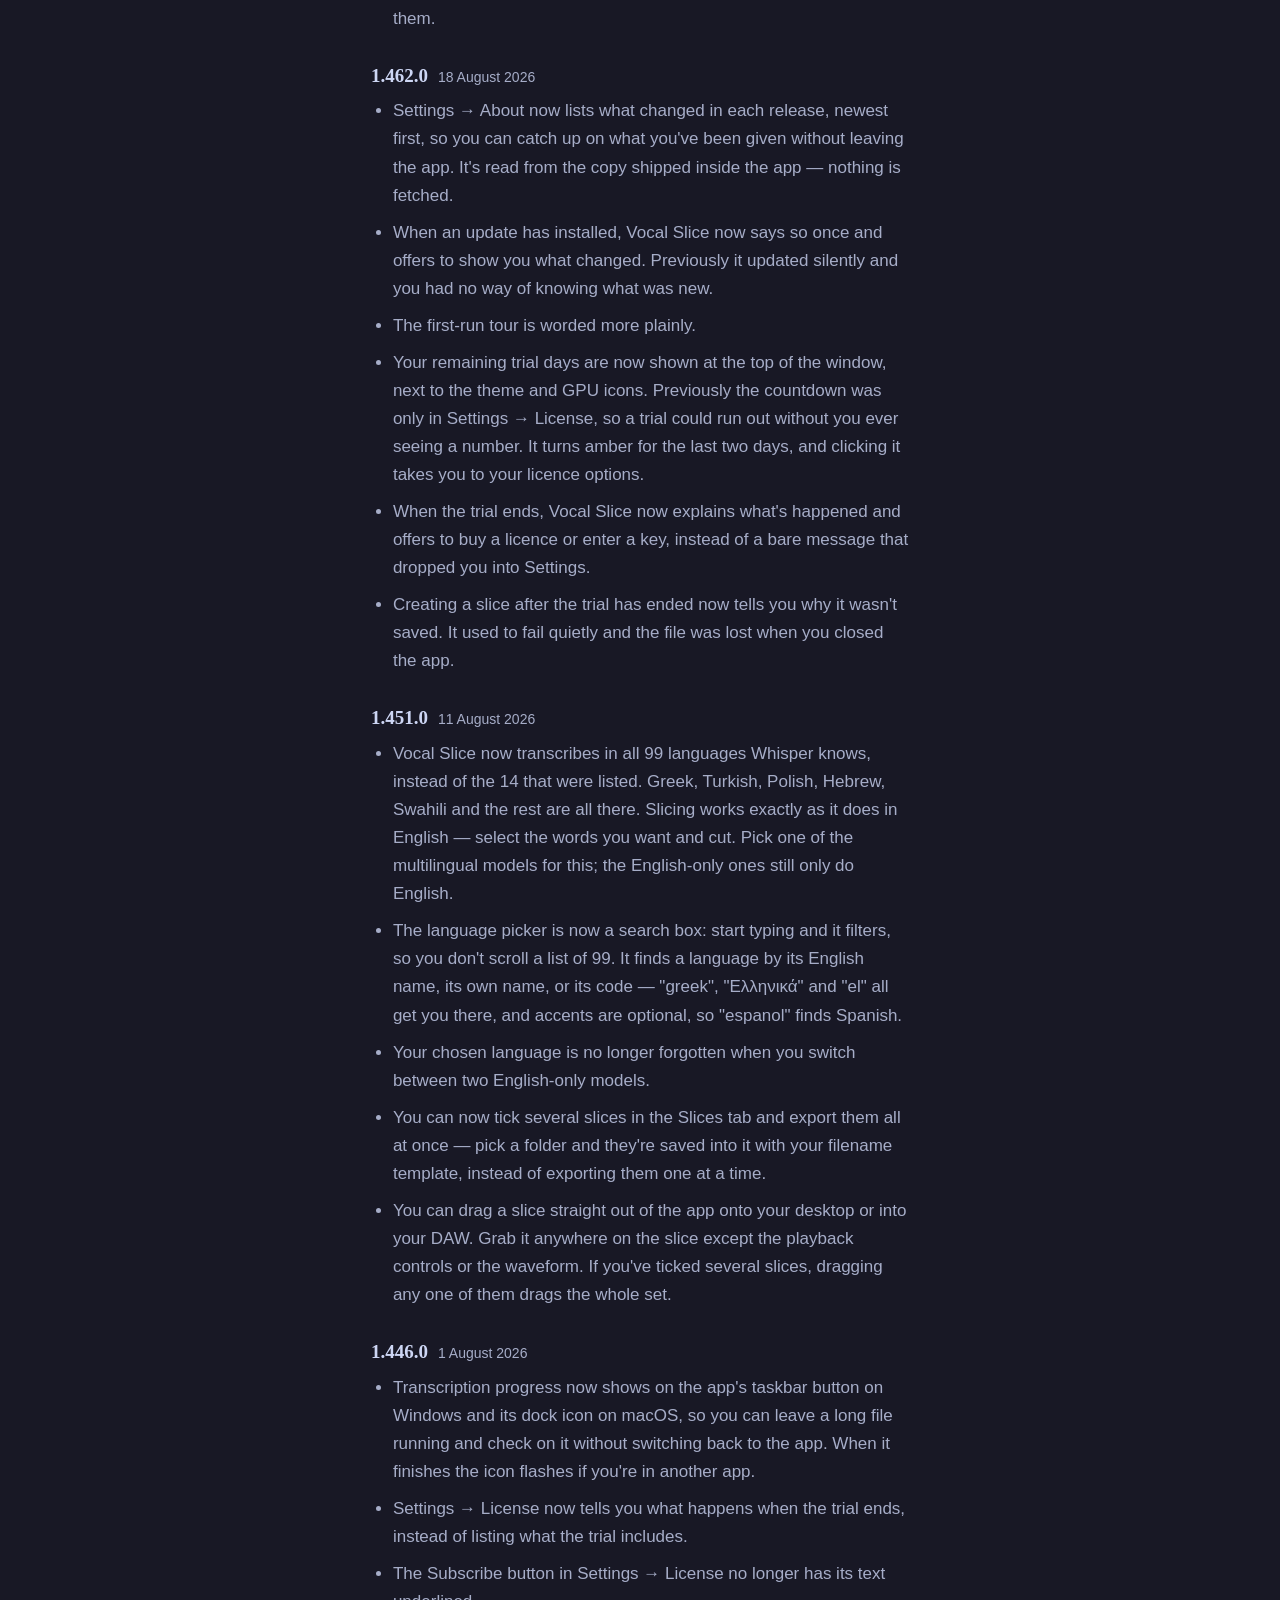
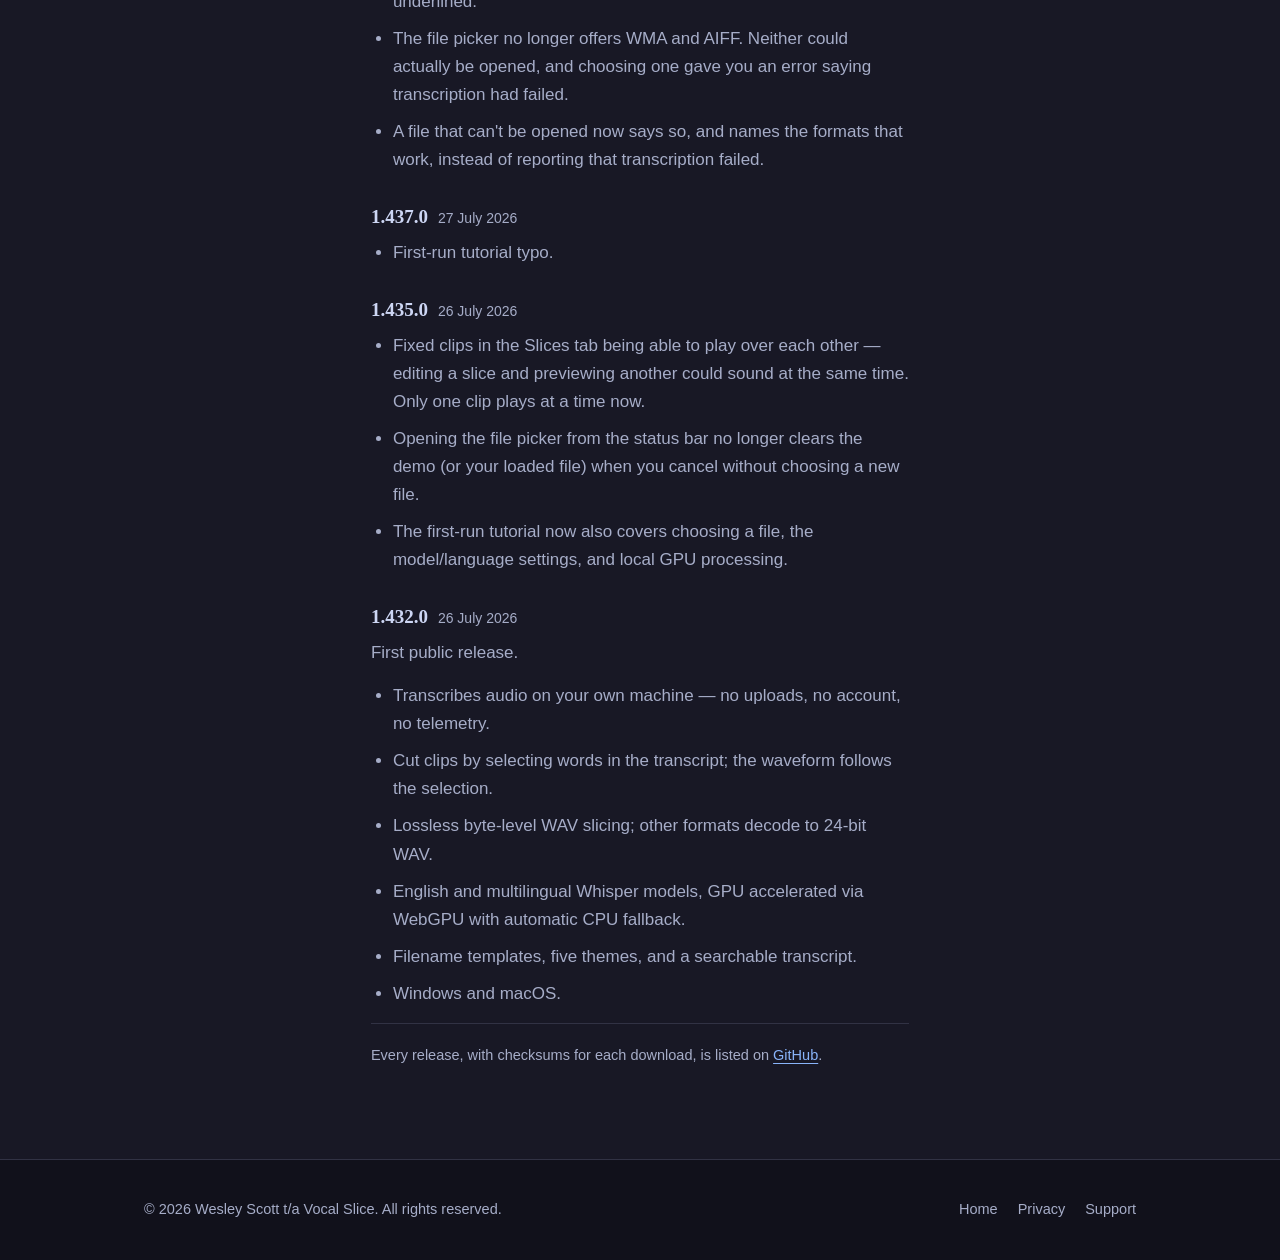
==== commit 6bf265d9: "site copy and changelog" ====
--- a/changelog.html
+++ b/changelog.html
@@ -4,7 +4,7 @@
 <meta charset="utf-8">
 <meta name="viewport" content="width=device-width, initial-scale=1">
 <title>Changelog — Vocal Slice</title>
-<meta name="description" content="What's new in Vocal Slice — release notes for version 1.462.0 and every version before it.">
+<meta name="description" content="What's new in Vocal Slice — release notes for version 1.475.0 and every version before it.">
 <meta name="color-scheme" content="dark">
 <link rel="stylesheet" href="styles.css">
 
@@ -15,7 +15,7 @@
 
 <link rel="canonical" href="https://vocalslice.com/changelog.html">
 <meta property="og:title" content="Changelog — Vocal Slice">
-<meta property="og:description" content="What's new in Vocal Slice — release notes for version 1.462.0 and every version before it.">
+<meta property="og:description" content="What's new in Vocal Slice — release notes for version 1.475.0 and every version before it.">
 <meta property="og:type" content="website">
 <meta property="og:url" content="https://vocalslice.com/changelog.html">
 <meta property="og:site_name" content="Vocal Slice">
@@ -44,12 +44,56 @@
         <h1>What's new</h1>
         <p class="updated">Vocal Slice updates itself, so you'll get these automatically.</p>
 
-        <section class="release release-latest" aria-labelledby="v1.462.0">
-            <h2 id="v1.462.0">
+        <section class="release release-latest" aria-labelledby="v1.475.0">
+            <h2 id="v1.475.0">
+                1.475.0
+                <span class="release-date">27 August 2026</span>
+                <span class="release-tag">Latest</span>
+            </h2>
+            <ul>
+                <li>The first-run tour now points out that selecting a phrase finds every other place it appears, so you can step between takes of the same line instead of hunting for them.</li>
+            </ul>
+            <div class="btn-row">
+                <a class="btn btn-primary" href="https://github.com/terranivium/vocal-slice-releases/releases/latest/download/VocalSlice-Setup.exe">Download for Windows</a>
+                <a class="btn btn-ghost" href="https://github.com/terranivium/vocal-slice-releases/releases/latest/download/VocalSlice.dmg">Download for macOS</a>
+            </div>
+        </section>
+
+        <h2 class="release-history-heading">Earlier releases</h2>
+        <section class="release" aria-labelledby="v1.474.0">
+            <h3 id="v1.474.0">
+                1.474.0
+                <span class="release-date">26 August 2026</span>
+            </h3>
+            <ul>
+                <li><strong>Vocal Slice is now a one-time purchase.</strong> Buy it once and it's yours — no subscription, no renewal, and every future version included. It's the same $29 it always was; you just don't pay it again.</li>
+                <li>Once you've activated your key, Vocal Slice never needs to check in again. It used to re-confirm your subscription every couple of weeks, which meant a fortnight away from the internet could lock you out of your own software. That can't happen now: activate once and it keeps working, offline, indefinitely.</li>
+                <li>Settings → License now tells you what it costs and what you get before you click through to the checkout, instead of sending you to a payment page to find out.</li>
+                <li>The &quot;Active until&quot; line has gone from Settings → License. It never had a date to show, and a purchase that doesn't run out has no end date to report.</li>
+                <li>Vocal Slice now tells you what it's doing in plain language while it gets started — &quot;Downloading transcription model&quot;, &quot;Reading your audio&quot;, &quot;Transcribing&quot; — instead of naming internal model files like <code>decoder_model_merged_q4.onnx</code>.</li>
+                <li>The progress bar for a first-time model download now fills once, from start to finish. It used to restart from zero for each of the six files a model is made of, so it swept across six times and told you nothing about how much was actually left.</li>
+                <li>If part of a model is already on your machine, the bar starts partway along rather than at zero, so it reflects what's genuinely left to download.</li>
+                <li>Added <strong>Whisper Medium</strong>, in English-only and multilingual flavours — the most accurate model Vocal Slice offers, and by some way the slowest. It runs with or without a graphics card, though on a machine without one expect it to take several times longer than the audio itself; the smaller models remain much better company there.</li>
+                <li>The model list is now grouped into English-only and multilingual, so it stays readable as it grows.</li>
+                <li>Vocal Slice now asks before starting a model download over 1GB, and tells you how big it is, so a change of setting can't turn into a surprise 1.6GB download later on.</li>
+                <li>Transcribing on your processor is now around two to three times faster. Vocal Slice was only ever using a single core for it, however many your machine has; it now uses half of them, leaving the rest free for whatever else you're doing. The transcript comes out identical — this is the same work spread wider, not a shortcut. Whisper Medium on a processor drops from roughly seven times the length of your audio to under three.</li>
+                <li>Vocal Slice now warns you that it will stop responding while it transcribes on your processor, instead of simply freezing. Transcribing without a graphics card has always held the window still until the run finishes — on a long file with a large model that can be a good while, and with nothing on screen to say so it looked like a crash. Settings → Transcription says the same thing where you choose the processor.</li>
+                <li>Transcription models now come from Vocal Slice itself rather than a third-party site. Previously the app downloaded them from Hugging Face, which meant that if those files ever moved or became unreachable, a fresh install had no way to transcribe anything. Nothing about your audio changes — it was always processed on your machine — but the app no longer depends on anyone else to work.</li>
+                <li>Models are now saved as ordinary files in a folder you can open, back up, or copy to another machine. They used to live in hidden browser storage that nothing but the app could reach, and that &quot;Clear Session Data&quot; could wipe by accident.</li>
+                <li>Every model file is checked against a known fingerprint as it downloads, so a partial or corrupted download is caught and fetched again instead of failing later with an unhelpful error.</li>
+                <li>If our download servers can't be reached — some workplace networks block them — the app now quietly falls back to fetching the same model from Hugging Face, rather than leaving you unable to transcribe. The fingerprint check applies either way, so you always end up with the exact model we tested.</li>
+                <li>The model picker now shows what each model will actually download on <em>your</em> machine. The old figures were badly wrong: &quot;Whisper Small (~500MB)&quot; is really about 563 MB on a graphics card, and closer to 928 MB without one. Sizes now reflect which of the two your machine will use.</li>
+                <li>Settings → Storage now shows the real size of each downloaded model and where it lives on disk, and deleting one frees the space immediately.</li>
+                <li>If you're upgrading, the old hidden model cache is cleared for you on first launch, which frees up the space it was holding.</li>
+                <li>On macOS, fixed the download bar going missing when you closed the window and reopened Vocal Slice from the dock: the next model download reported nothing at all, so a fresh install looked frozen while it was quietly working.</li>
+                <li>Fixed the <strong>Third-party licenses</strong> button in Settings → About, which did nothing at all in installed builds. The licences now open in a window inside the app, so you don't need anything installed to read them.</li>
+            </ul>
+        </section>
+        <section class="release" aria-labelledby="v1.462.0">
+            <h3 id="v1.462.0">
                 1.462.0
                 <span class="release-date">18 August 2026</span>
-                <span class="release-tag">Latest</span>
-            </h2>
+            </h3>
             <ul>
                 <li>Settings → About now lists what changed in each release, newest first, so you can catch up on what you've been given without leaving the app. It's read from the copy shipped inside the app — nothing is fetched.</li>
                 <li>When an update has installed, Vocal Slice now says so once and offers to show you what changed. Previously it updated silently and you had no way of knowing what was new.</li>
@@ -58,13 +102,7 @@
                 <li>When the trial ends, Vocal Slice now explains what's happened and offers to buy a licence or enter a key, instead of a bare message that dropped you into Settings.</li>
                 <li>Creating a slice after the trial has ended now tells you why it wasn't saved. It used to fail quietly and the file was lost when you closed the app.</li>
             </ul>
-            <div class="btn-row">
-                <a class="btn btn-primary" href="https://github.com/terranivium/vocal-slice-releases/releases/latest/download/VocalSlice-Setup.exe">Download for Windows</a>
-                <a class="btn btn-ghost" href="https://github.com/terranivium/vocal-slice-releases/releases/latest/download/VocalSlice.dmg">Download for macOS</a>
-            </div>
-        </section>
-
-        <h2 class="release-history-heading">Earlier releases</h2>
+        </section>
         <section class="release" aria-labelledby="v1.451.0">
             <h3 id="v1.451.0">
                 1.451.0
--- a/styles.css
+++ b/styles.css
@@ -687,6 +687,17 @@
 
 .callout p { margin: 0; color: var(--text); }
 
+/* ── Inline code ──────────────────────────────────────────────────────────── */
+/* index.html has always used bare <code> for filename templates and had nothing styling it, so it
+   fell back to the browser's monospace default — which most engines render at a different optical
+   size to the surrounding text, so `{source}_{index}_{slug}` sat noticeably small inside its
+   paragraph. Sized in em so it tracks whatever context it lands in. */
+code {
+    font-family: var(--mono);
+    font-size: 0.92em;
+    overflow-wrap: anywhere;   /* a long template must wrap, not widen the page on a phone */
+}
+
 /* ── Motion ───────────────────────────────────────────────────────────────── */
 @media (prefers-reduced-motion: reduce) {
     *, *::before, *::after {
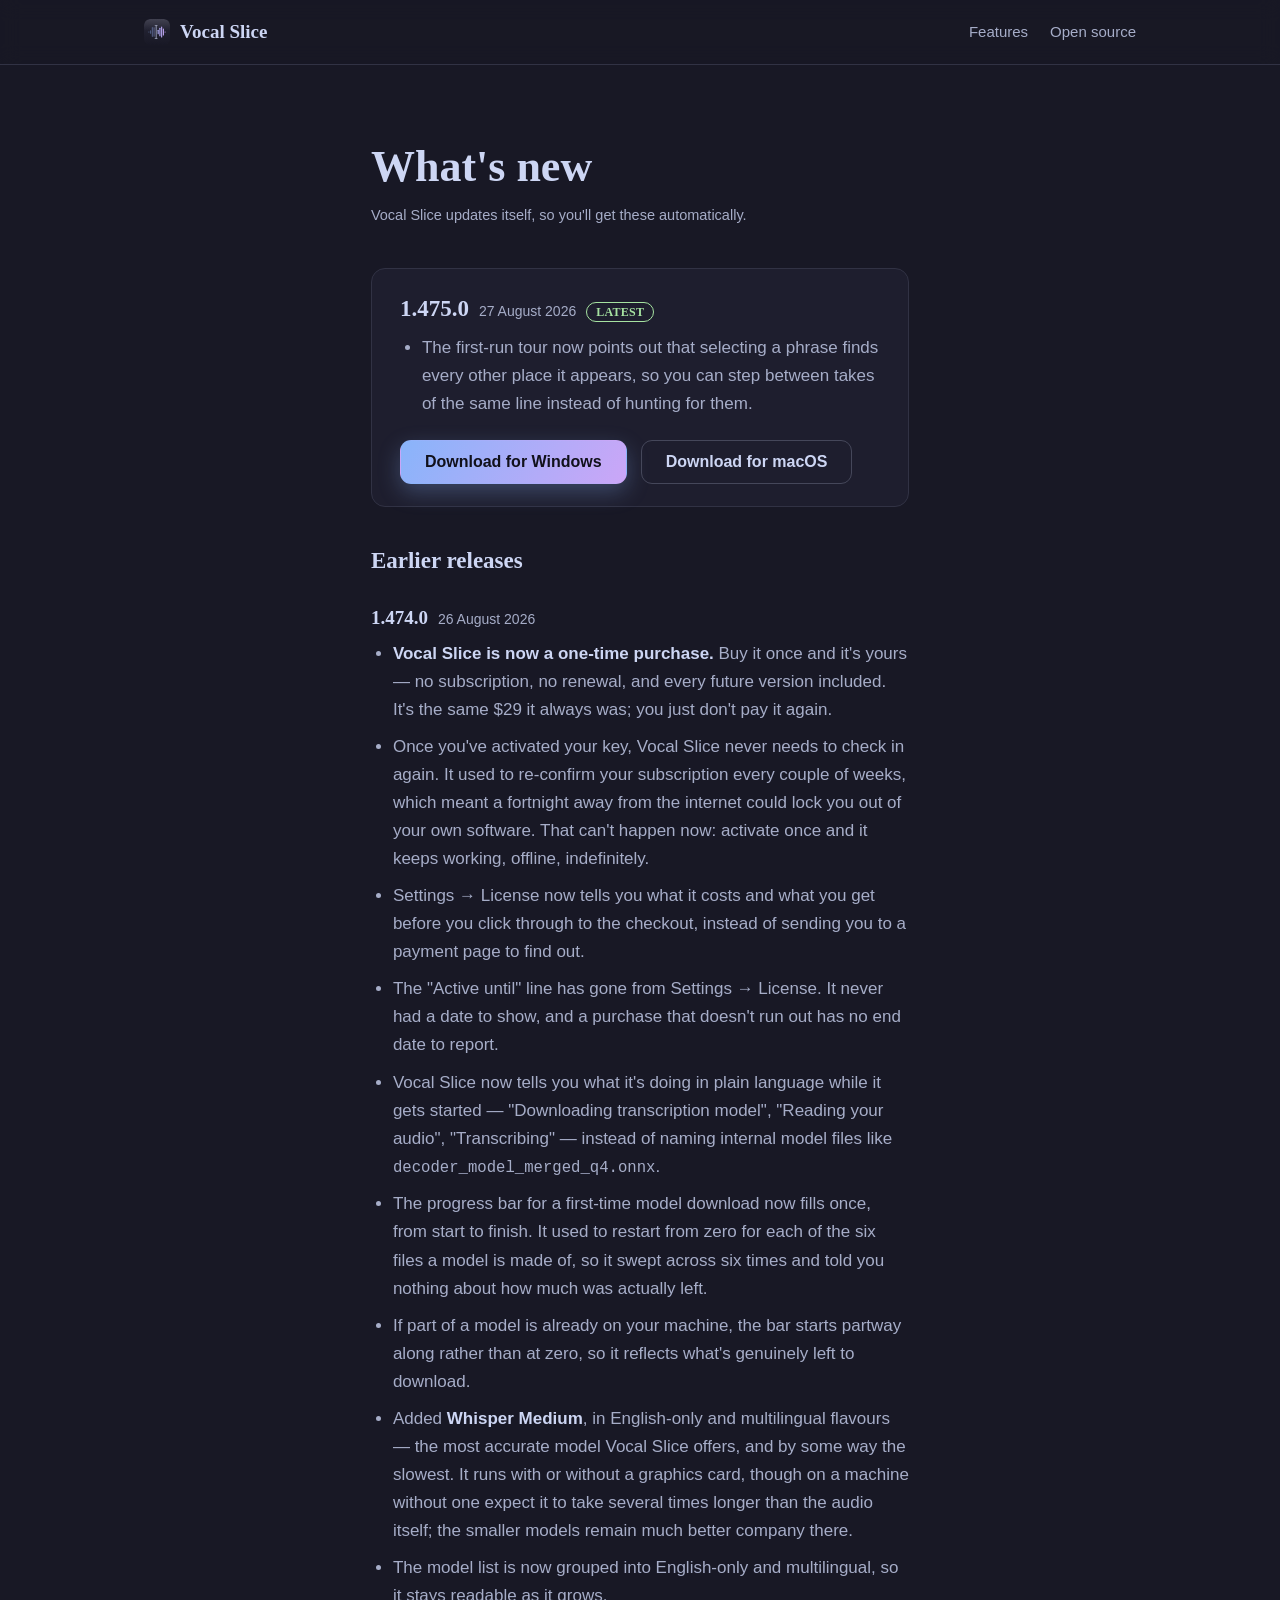
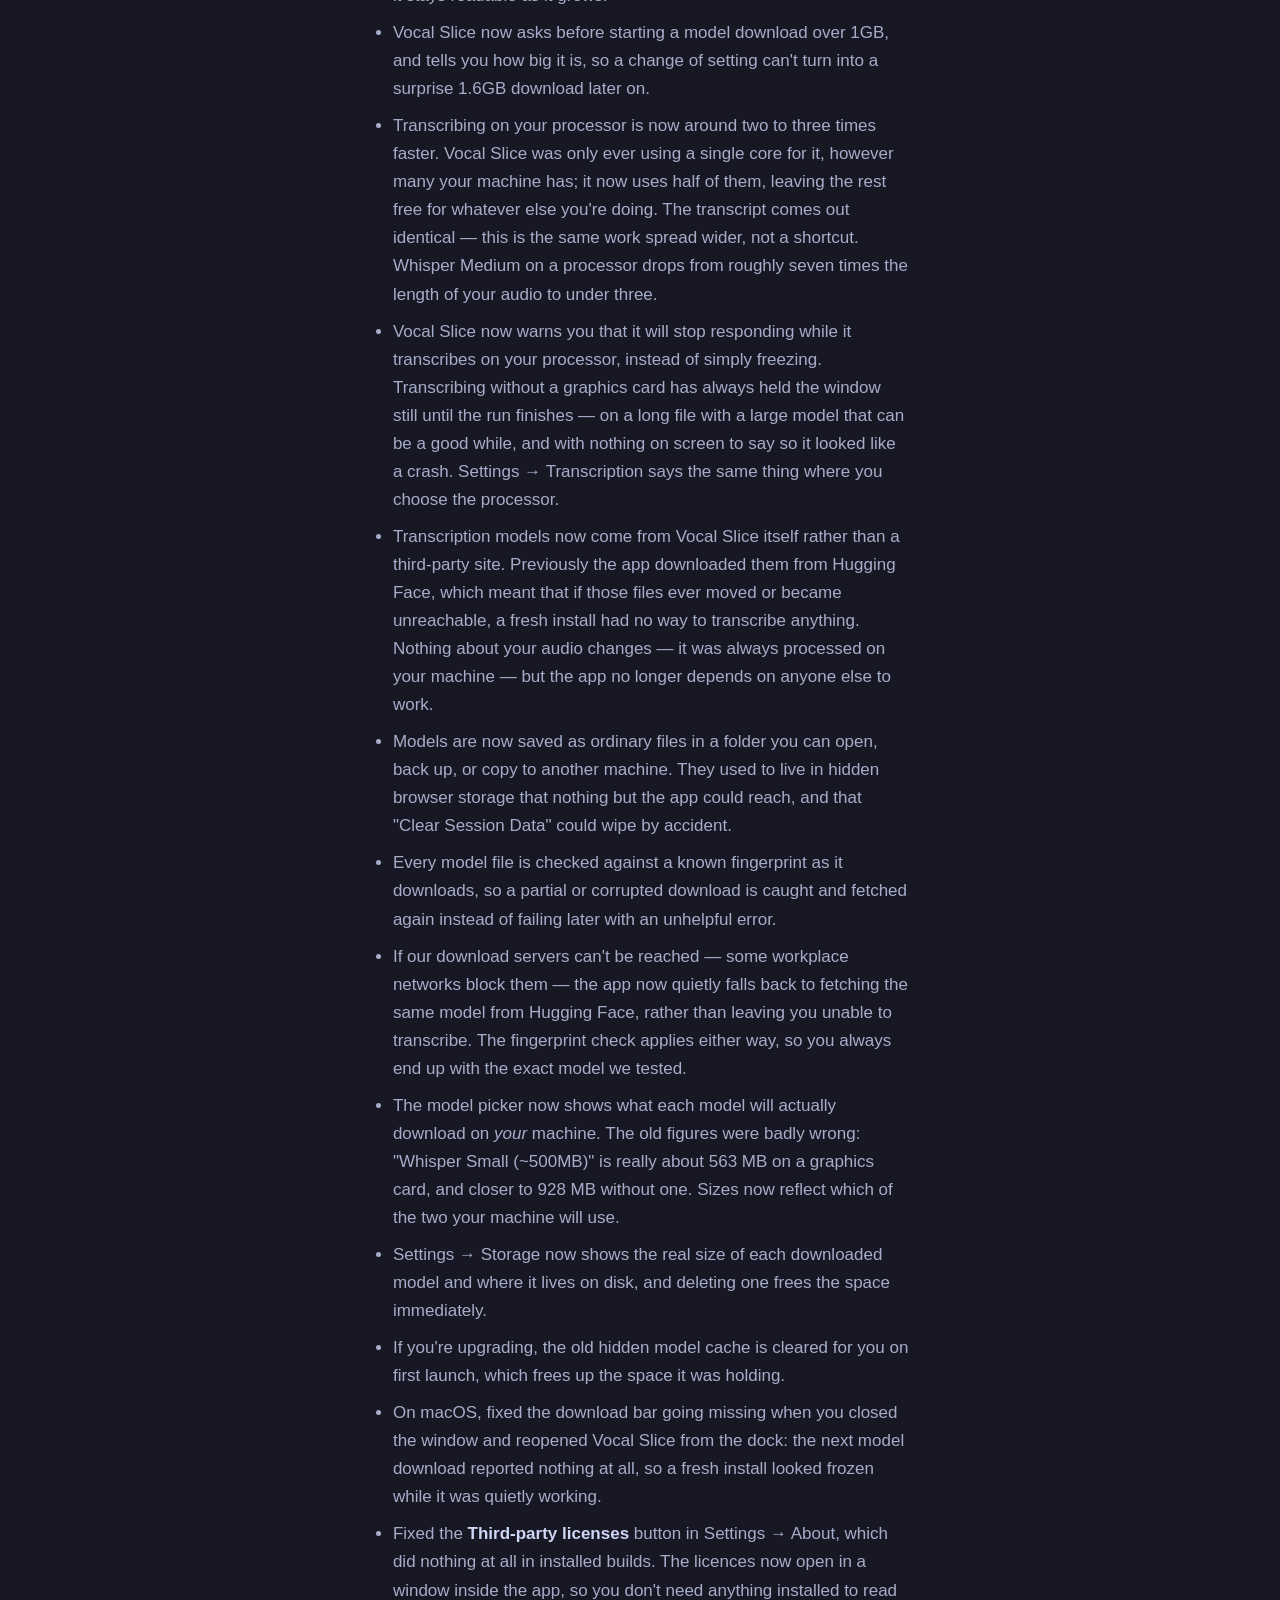
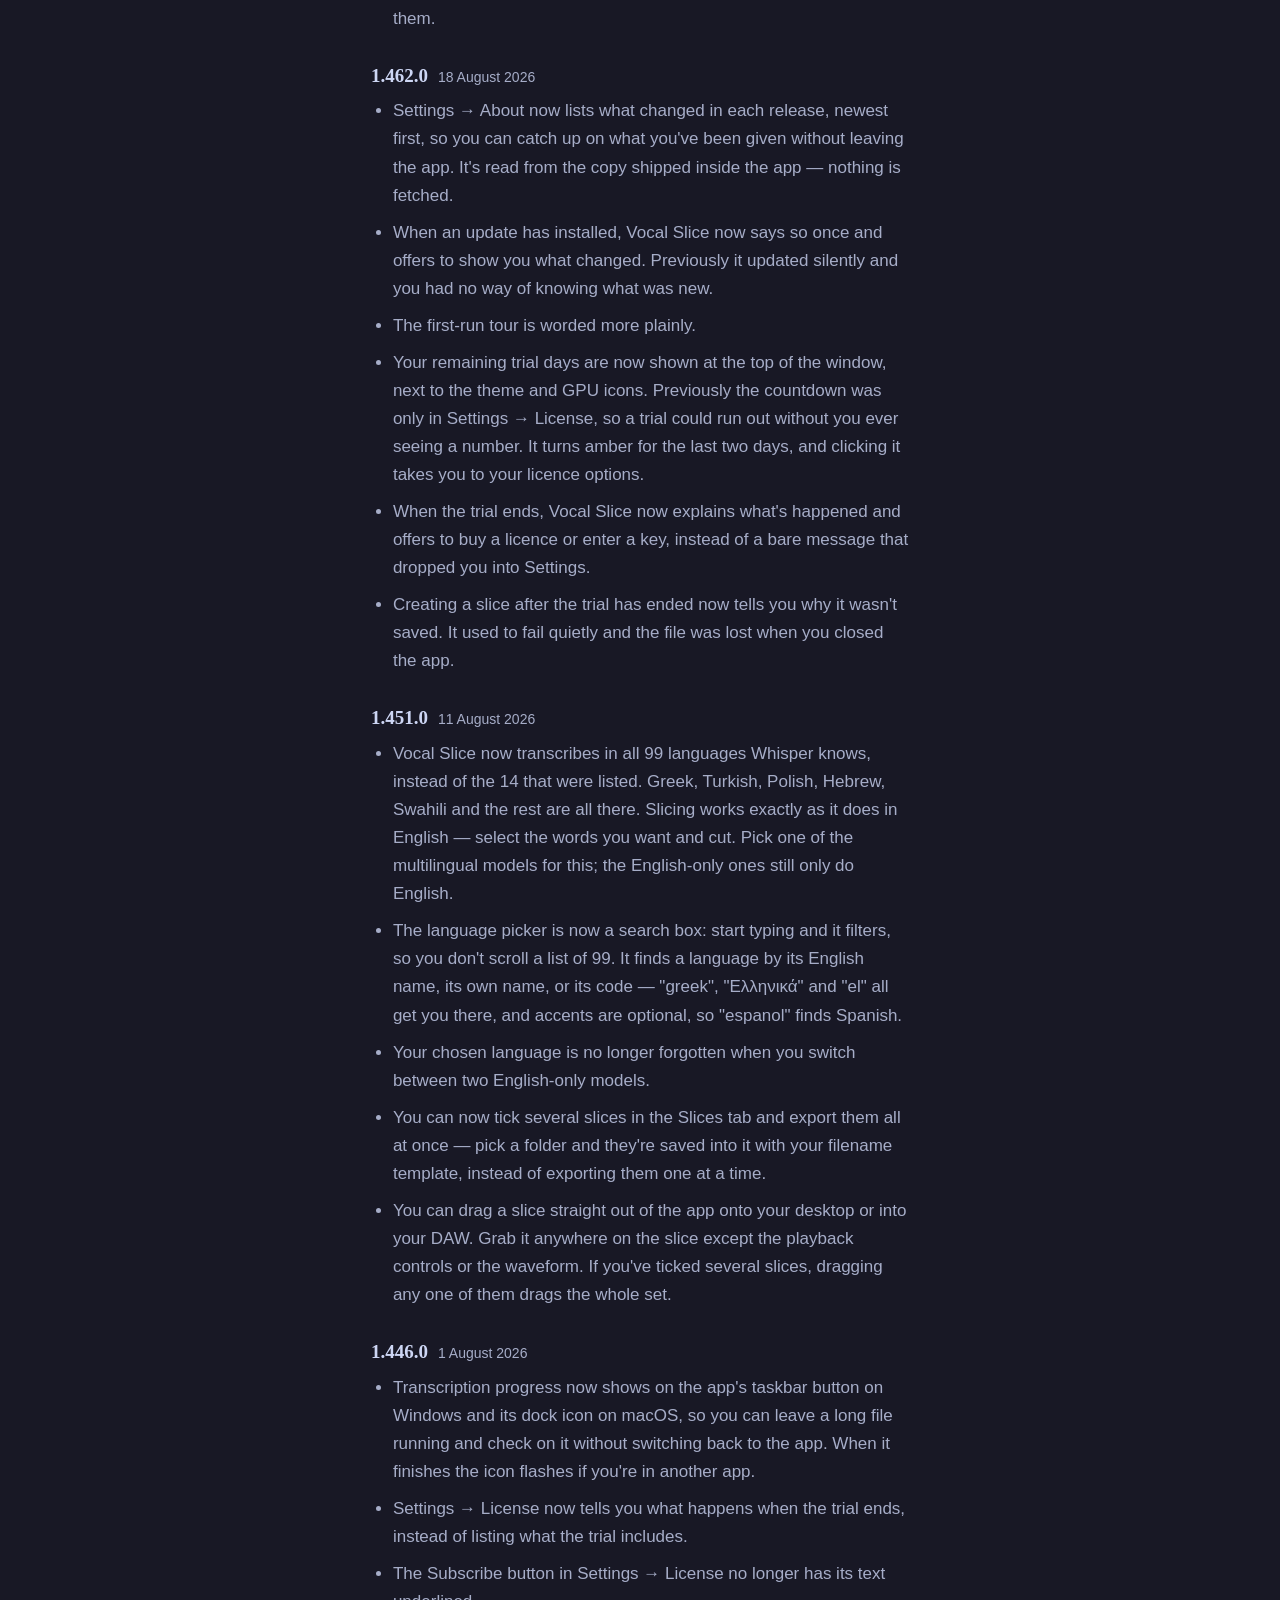
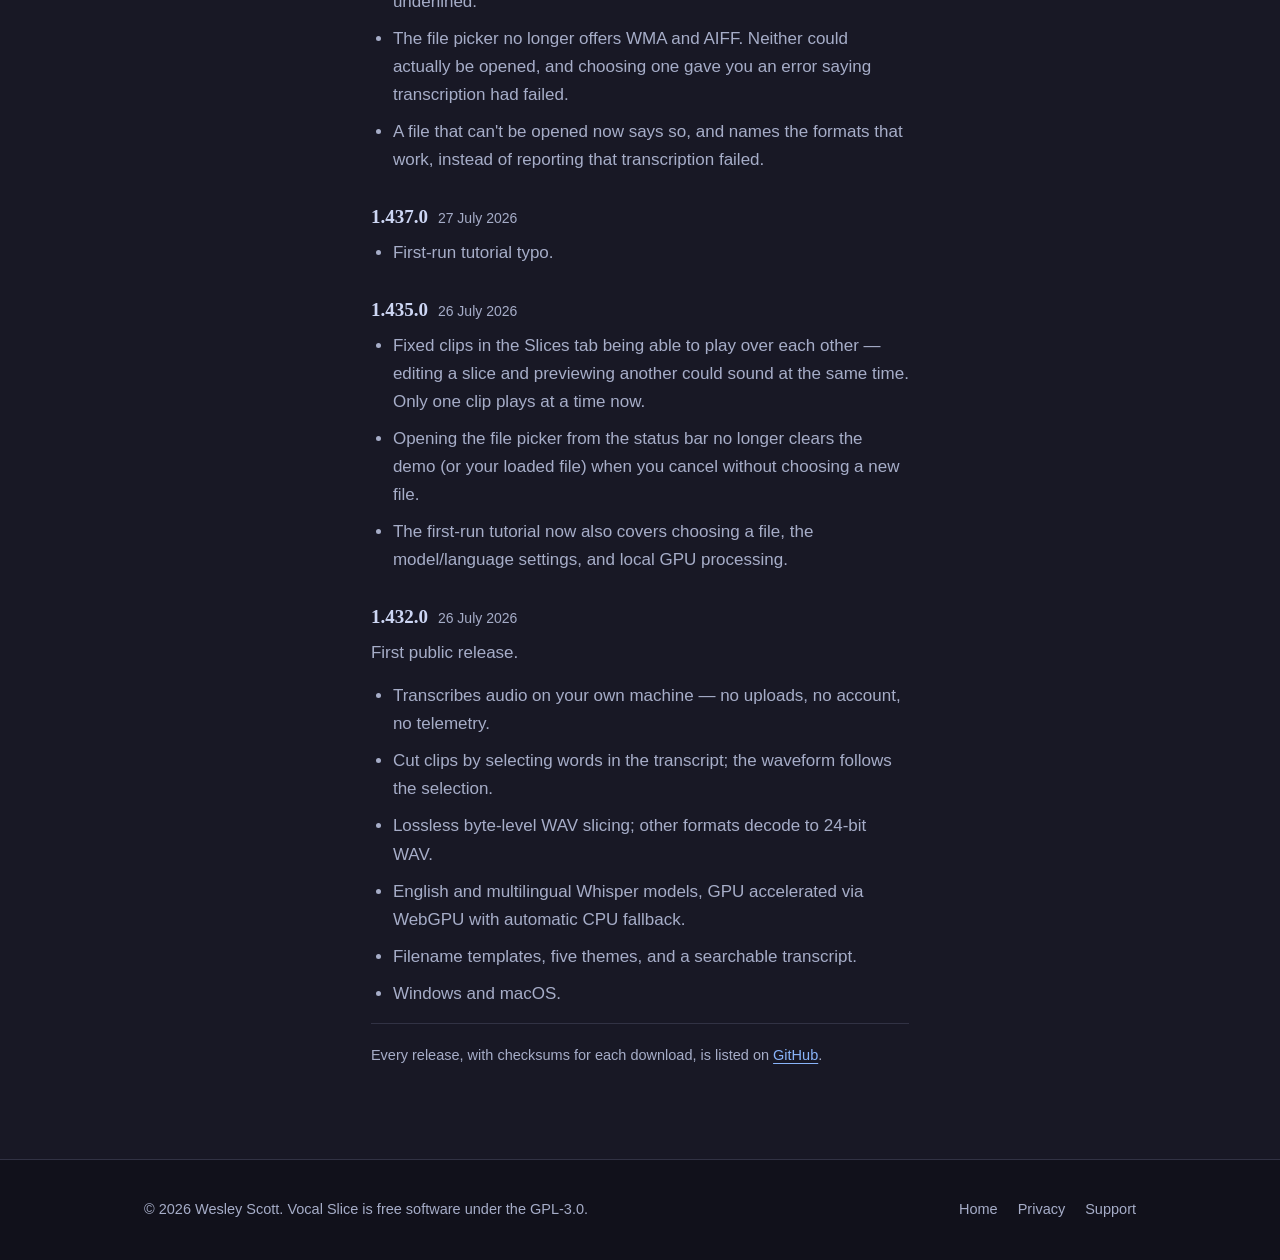
==== commit 589b8b82: "Vocal Slice is now free and open source Replace pricing with an open-source section, drop the Polar " ====
--- a/changelog.html
+++ b/changelog.html
@@ -34,7 +34,7 @@
         </a>
         <nav class="nav" aria-label="Primary">
             <a href="/#features">Features</a>
-            <a href="/#pricing">Pricing</a>
+            <a href="/#open-source">Open source</a>
         </nav>
     </div>
 </header>
@@ -54,8 +54,8 @@
                 <li>The first-run tour now points out that selecting a phrase finds every other place it appears, so you can step between takes of the same line instead of hunting for them.</li>
             </ul>
             <div class="btn-row">
-                <a class="btn btn-primary" href="https://github.com/terranivium/vocal-slice-releases/releases/latest/download/VocalSlice-Setup.exe">Download for Windows</a>
-                <a class="btn btn-ghost" href="https://github.com/terranivium/vocal-slice-releases/releases/latest/download/VocalSlice.dmg">Download for macOS</a>
+                <a class="btn btn-primary" href="https://github.com/terranivium/vocal-slice/releases/latest/download/VocalSlice-Setup.exe">Download for Windows</a>
+                <a class="btn btn-ghost" href="https://github.com/terranivium/vocal-slice/releases/latest/download/VocalSlice.dmg">Download for macOS</a>
             </div>
         </section>
 
@@ -167,14 +167,14 @@
 
         <p class="release-footnote">
             Every release, with checksums for each download, is listed on
-            <a href="https://github.com/terranivium/vocal-slice-releases/releases" rel="noopener">GitHub</a>.
+            <a href="https://github.com/terranivium/vocal-slice/releases" rel="noopener">GitHub</a>.
         </p>
     </div>
 </main>
 
 <footer class="site-footer">
     <div class="wrap">
-        <span>© 2026 Wesley Scott t/a Vocal Slice. All rights reserved.</span>
+        <span>© 2026 Wesley Scott. Vocal Slice is free software under the <a href="https://github.com/terranivium/vocal-slice/blob/HEAD/LICENSE">GPL-3.0</a>.</span>
         <span class="footer-links">
             <a href="/">Home</a>
             <a href="privacy.html">Privacy</a>
--- a/styles.css
+++ b/styles.css
@@ -401,9 +401,18 @@
 
 @media (min-width: 760px) {
     .price-card { grid-template-columns: auto 1fr; align-items: start; gap: 44px; }
-}
-
-.price-figure { display: flex; flex-direction: column; gap: 6px; }
+    /* Optical alignment, only where the figure sits BESIDE the list. align-items: start lines the two
+       boxes up exactly, but .price-list li has line-height 25.575 on font-size 15.5 — 5.04px of
+       half-leading above its text — while .price-amount is line-height: 1 with none. Without this the
+       price reads a few pixels high. Scoped to the two-column layout: in the single-column stack the
+       figure is the first child and this would just be extra padding. */
+    .price-figure { margin-top: 5px; }
+}
+
+/* Still flex, though it holds a single child since the "one time" label came out: it is what makes
+   .price-amount a block-level flex item, so its box is exactly its line-height: 1 and nothing else.
+   As an inline span it would pick up the parent's line-height strut and gain leading of its own. */
+.price-figure { display: flex; flex-direction: column; }
 
 .price-amount {
     font-family: var(--serif);
@@ -413,8 +422,6 @@
     letter-spacing: -0.02em;
     font-variant-numeric: tabular-nums;
 }
-
-.price-period { color: var(--subtext0); font-size: 15px; }
 
 .price-list { margin: 0; padding: 0; list-style: none; display: grid; gap: 13px; }
 
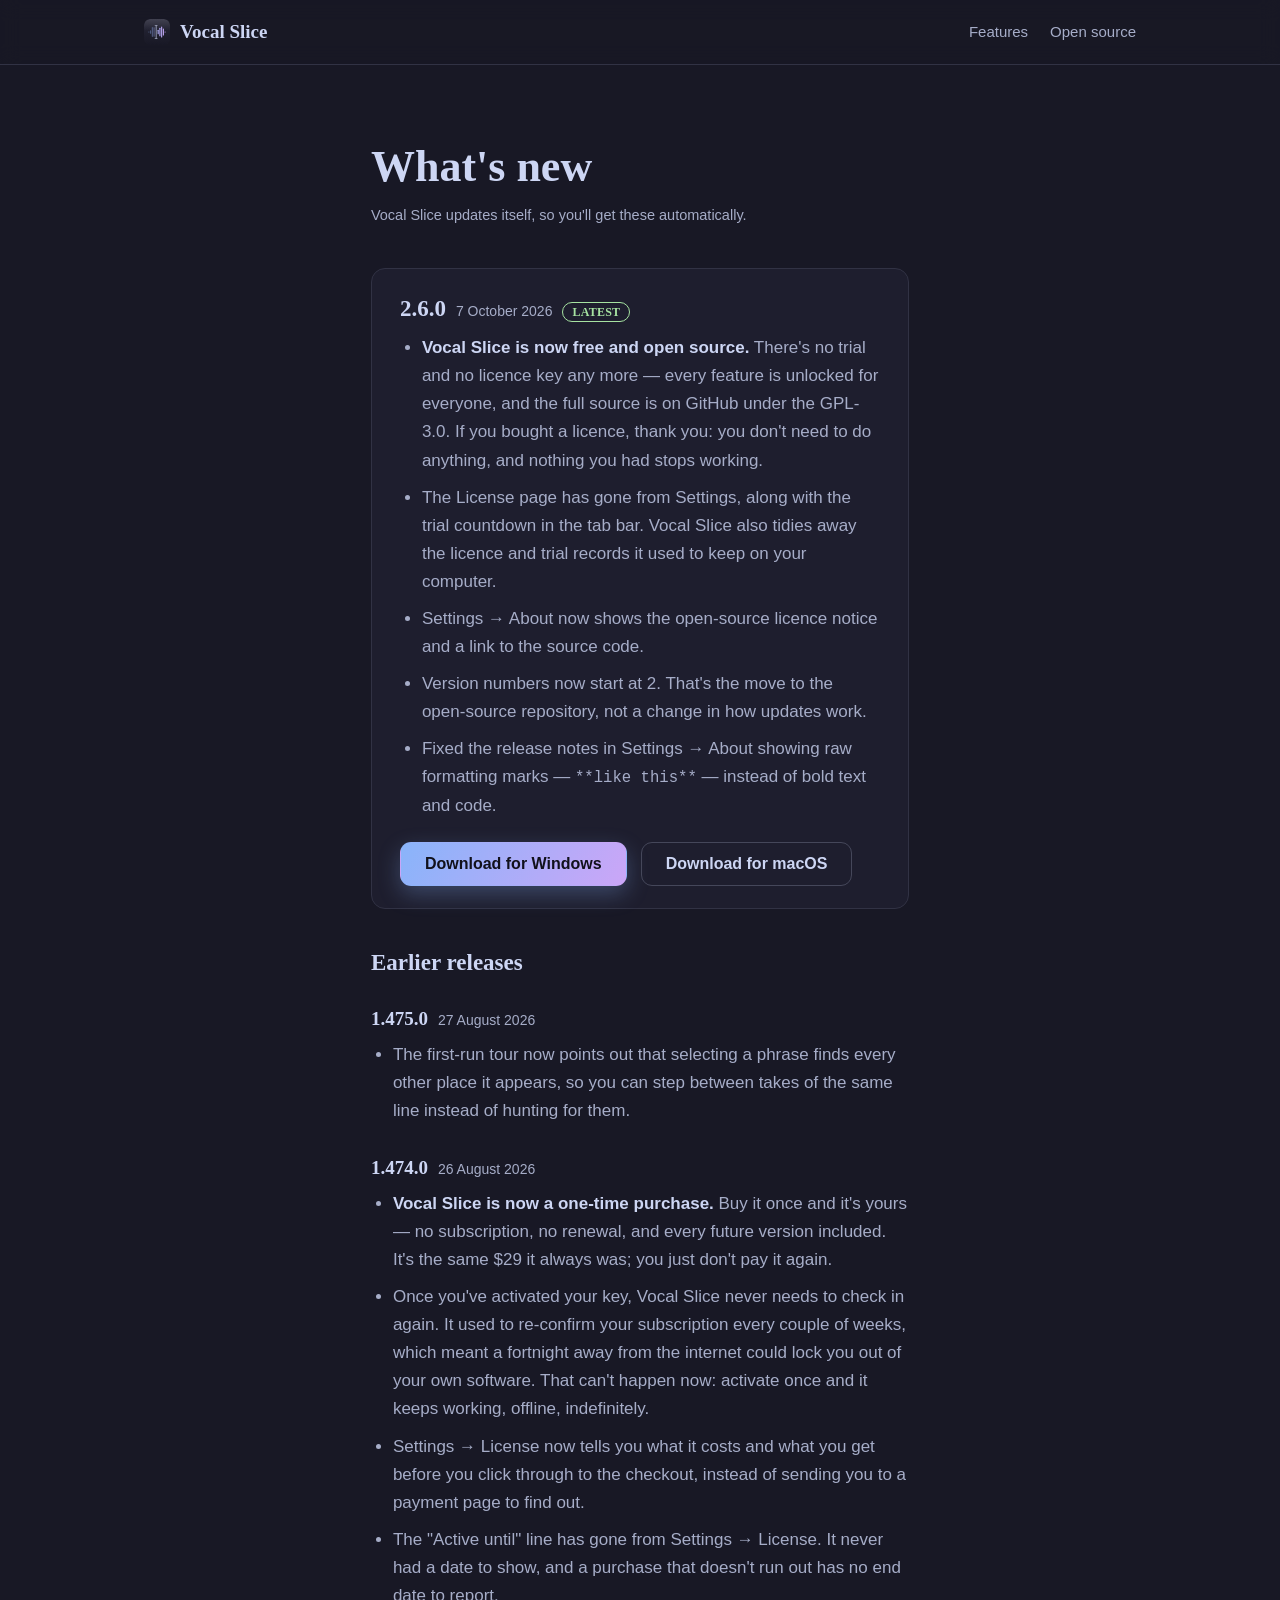
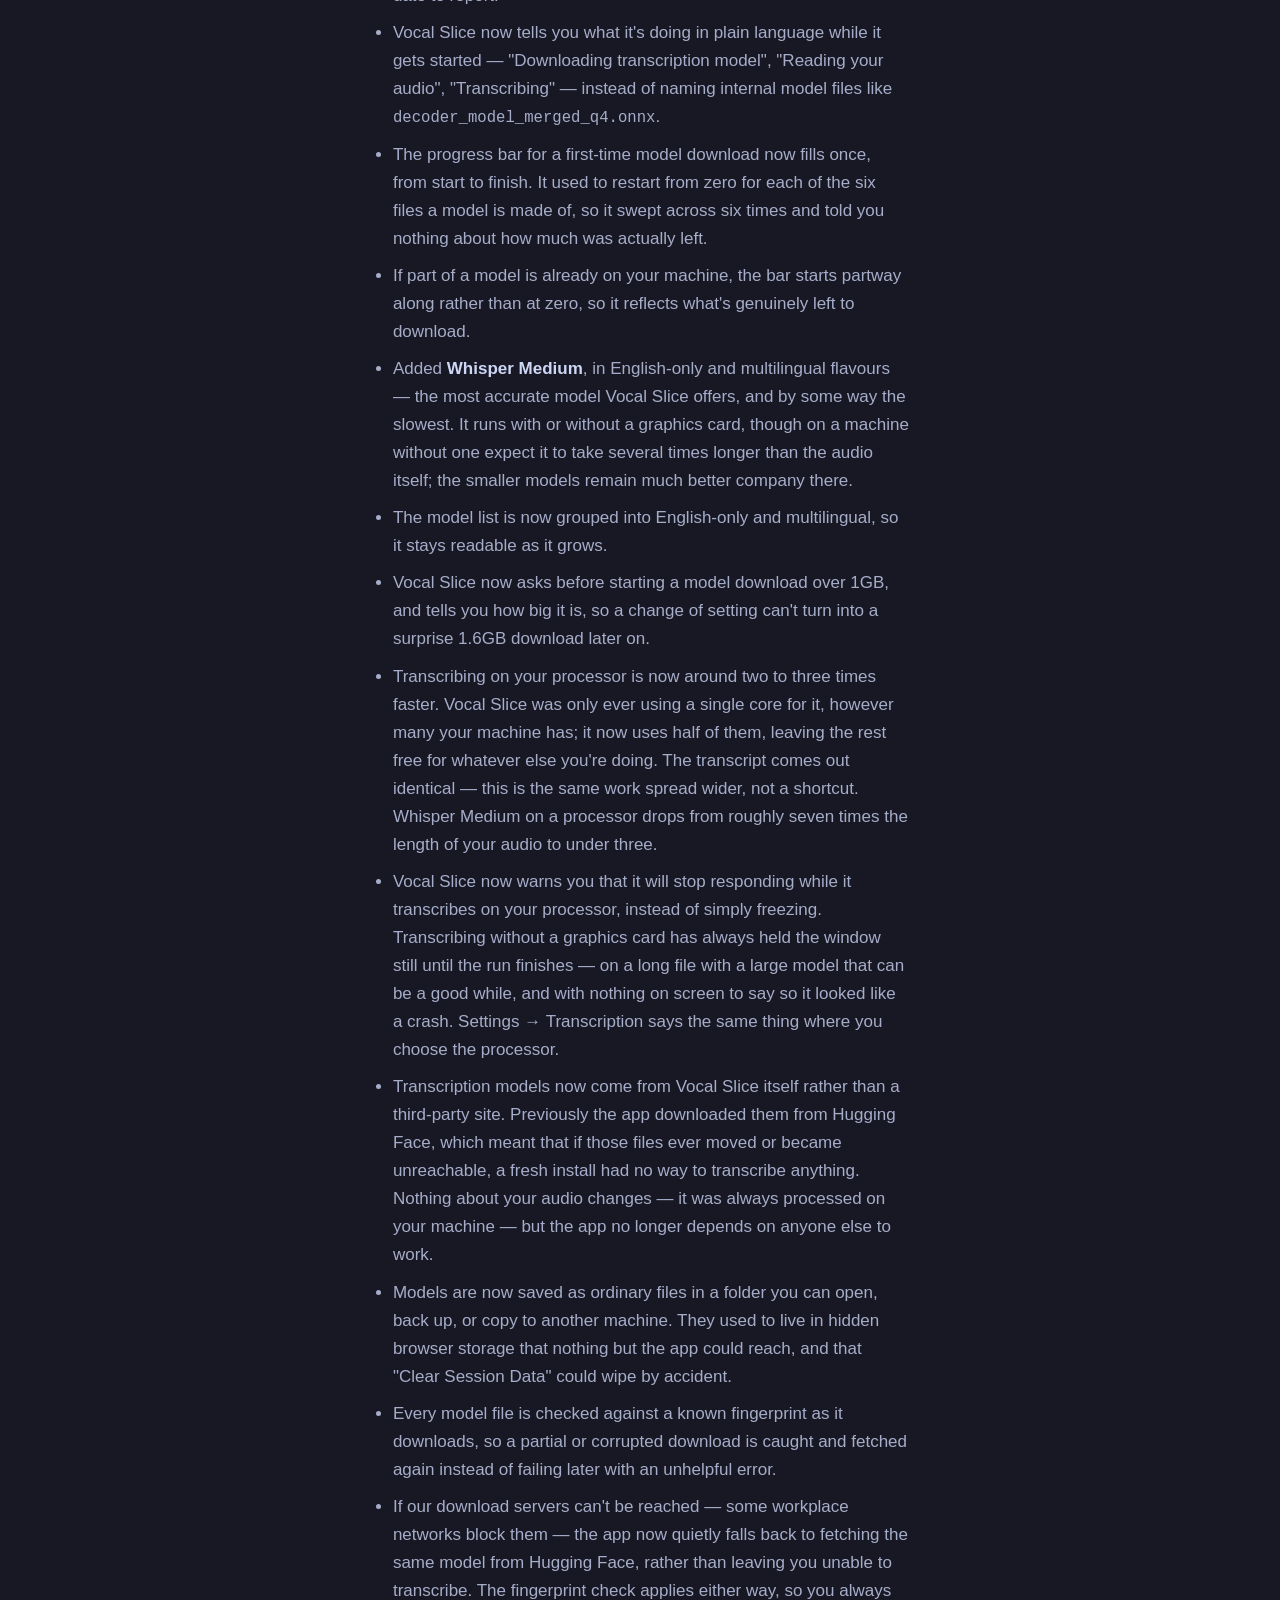
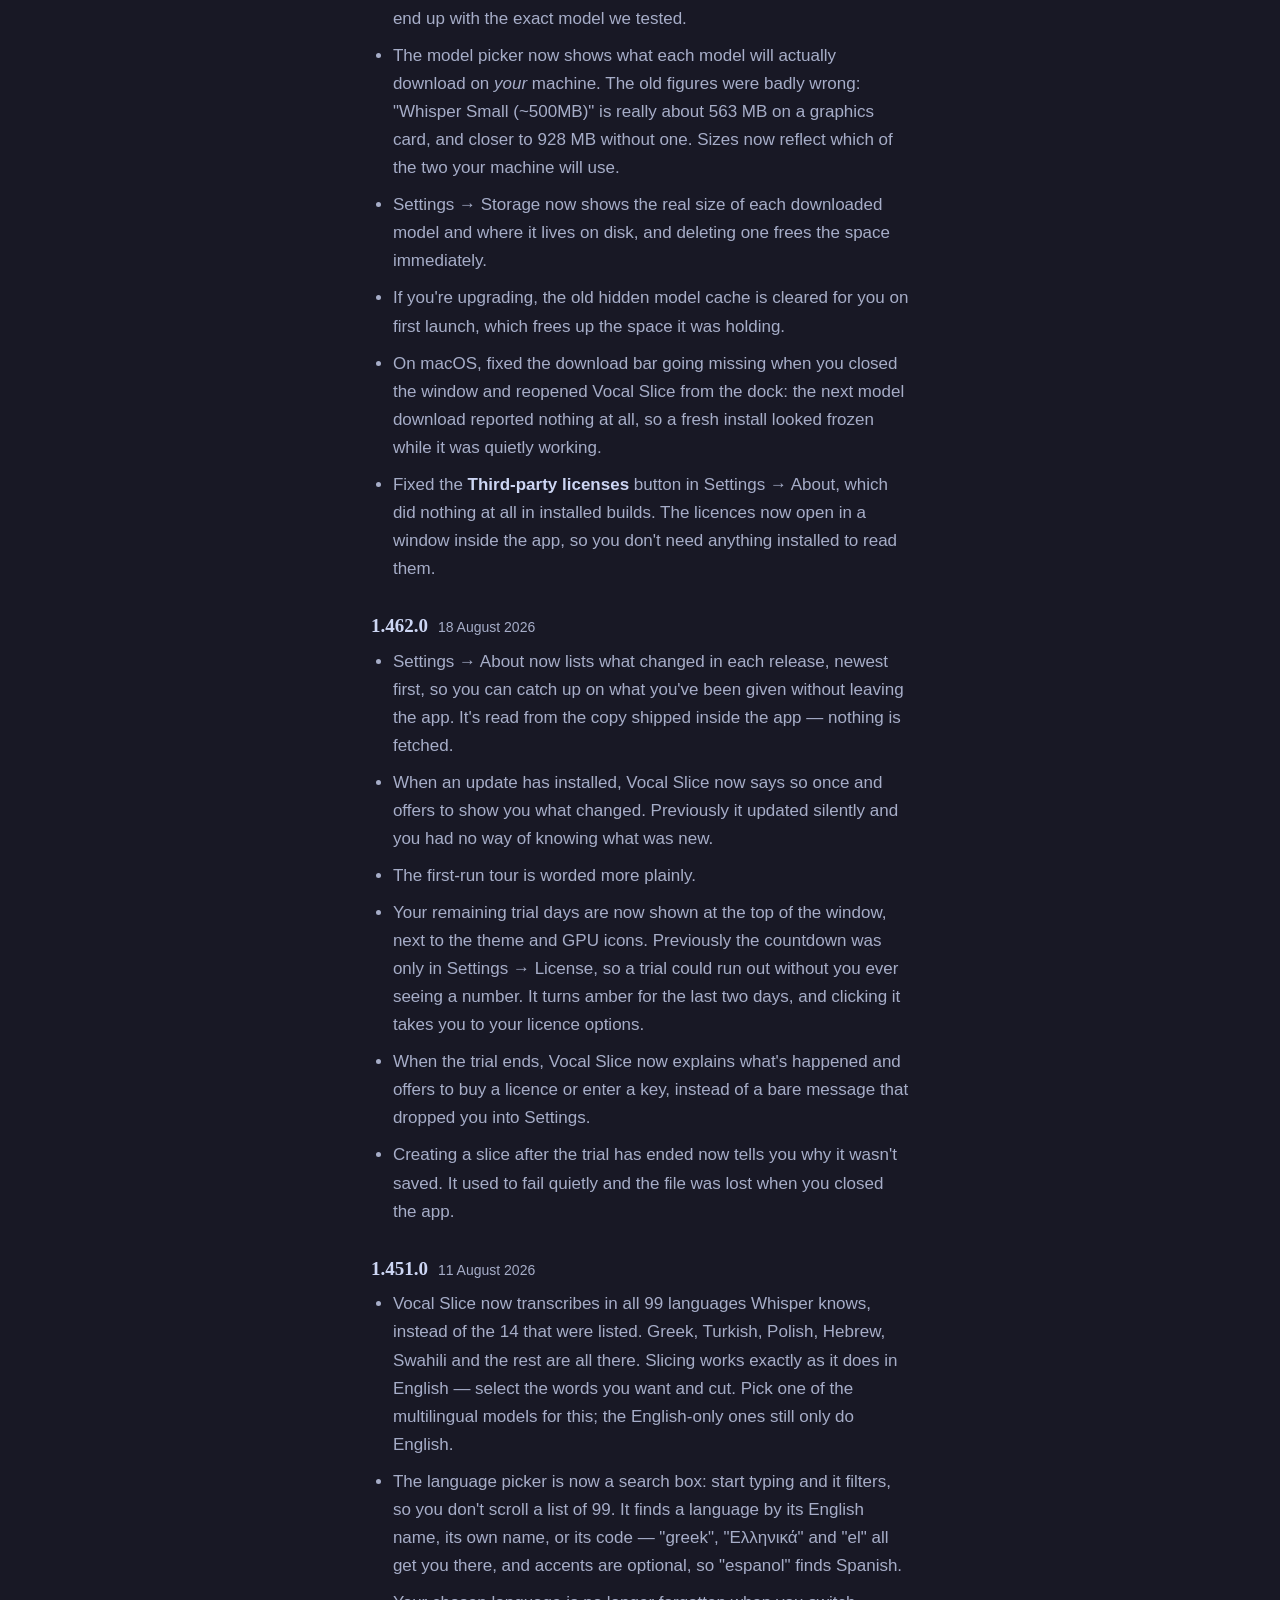
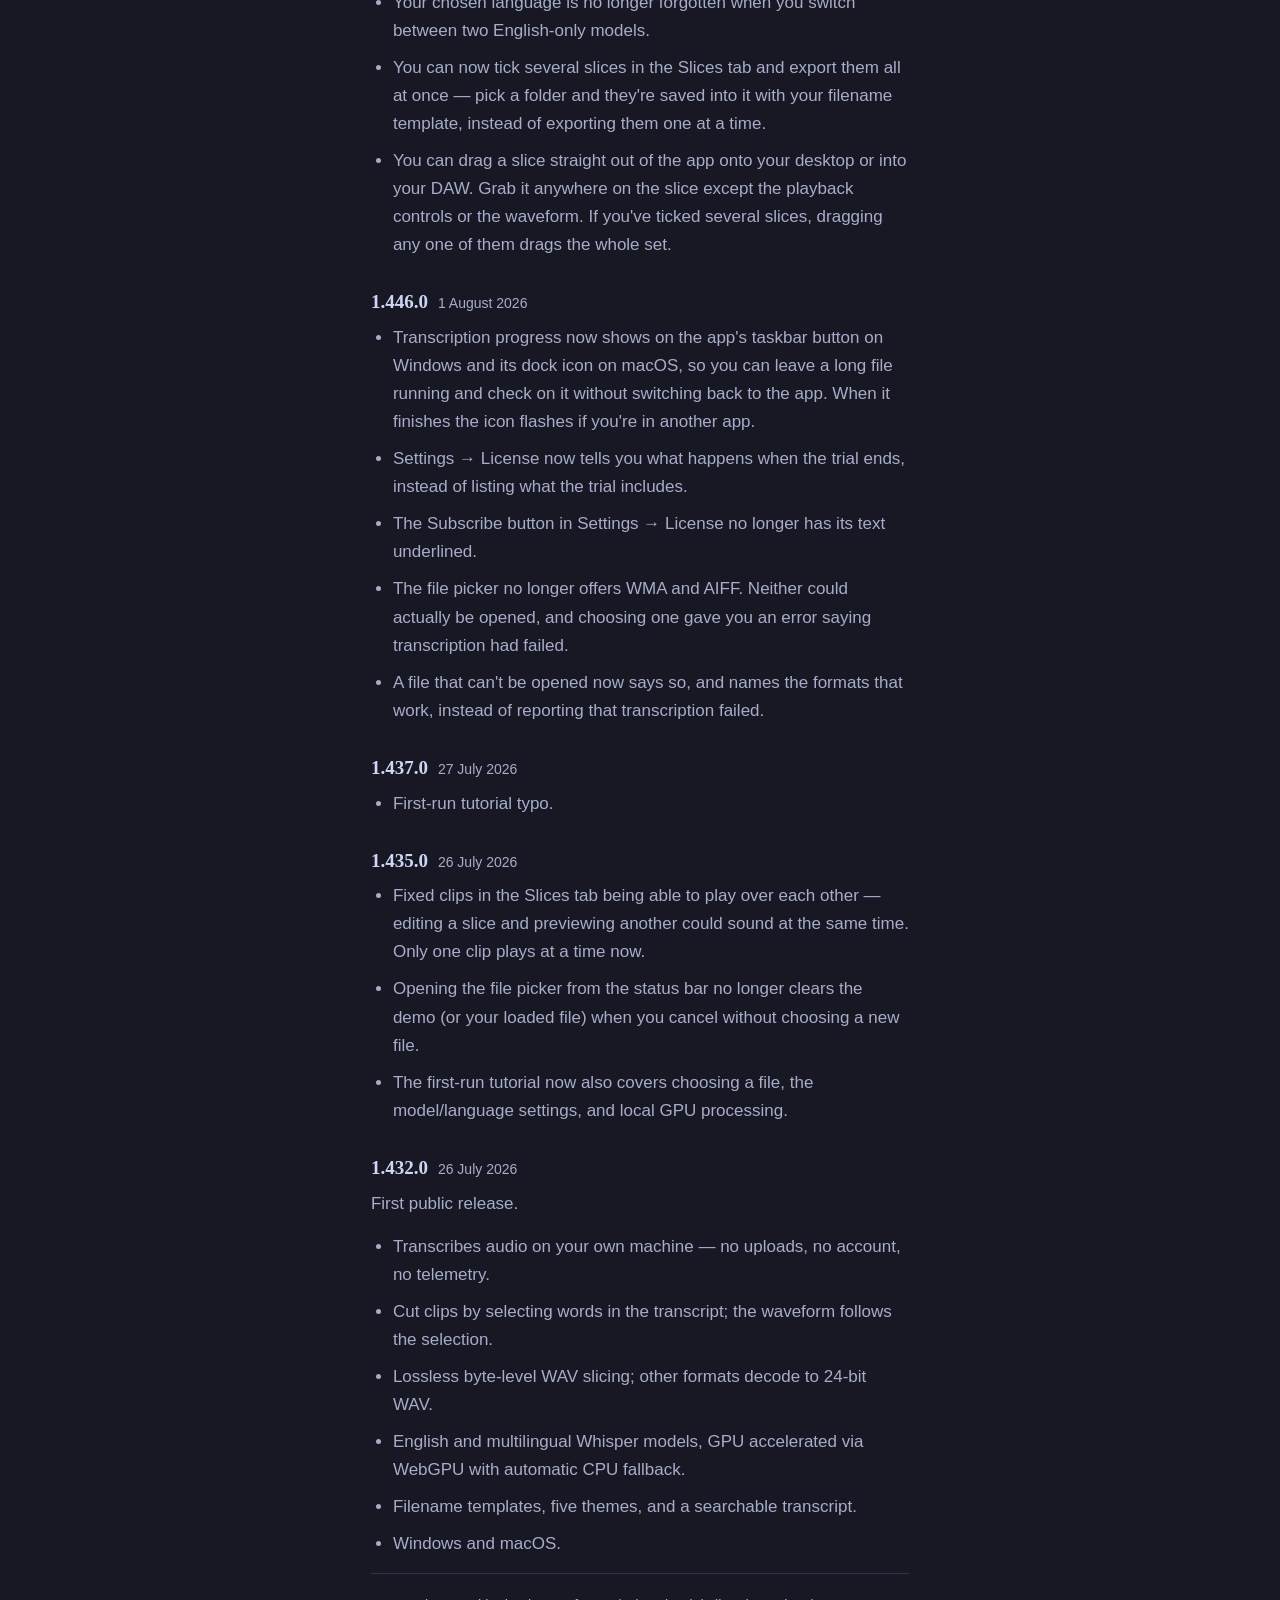
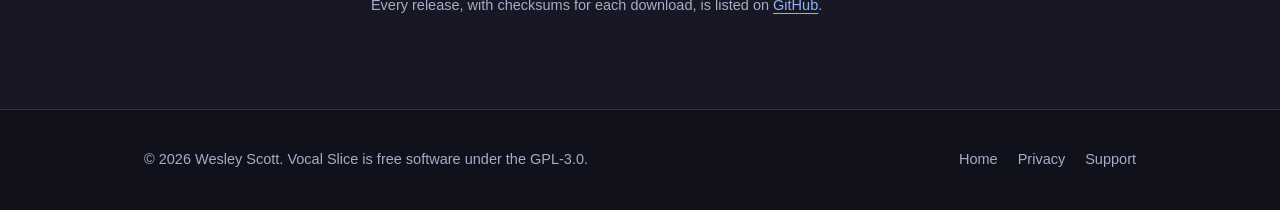
==== commit 7337c940: "Changelog: add 2.6.0 Co-Authored-By: Claude Opus 5.5 <noreply@anthropic.com>" ====
--- a/changelog.html
+++ b/changelog.html
@@ -4,7 +4,7 @@
 <meta charset="utf-8">
 <meta name="viewport" content="width=device-width, initial-scale=1">
 <title>Changelog — Vocal Slice</title>
-<meta name="description" content="What's new in Vocal Slice — release notes for version 1.475.0 and every version before it.">
+<meta name="description" content="What's new in Vocal Slice — release notes for version 2.6.0 and every version before it.">
 <meta name="color-scheme" content="dark">
 <link rel="stylesheet" href="styles.css">
 
@@ -15,7 +15,7 @@
 
 <link rel="canonical" href="https://vocalslice.com/changelog.html">
 <meta property="og:title" content="Changelog — Vocal Slice">
-<meta property="og:description" content="What's new in Vocal Slice — release notes for version 1.475.0 and every version before it.">
+<meta property="og:description" content="What's new in Vocal Slice — release notes for version 2.6.0 and every version before it.">
 <meta property="og:type" content="website">
 <meta property="og:url" content="https://vocalslice.com/changelog.html">
 <meta property="og:site_name" content="Vocal Slice">
@@ -44,14 +44,18 @@
         <h1>What's new</h1>
         <p class="updated">Vocal Slice updates itself, so you'll get these automatically.</p>
 
-        <section class="release release-latest" aria-labelledby="v1.475.0">
-            <h2 id="v1.475.0">
-                1.475.0
-                <span class="release-date">27 August 2026</span>
+        <section class="release release-latest" aria-labelledby="v2.6.0">
+            <h2 id="v2.6.0">
+                2.6.0
+                <span class="release-date">7 October 2026</span>
                 <span class="release-tag">Latest</span>
             </h2>
             <ul>
-                <li>The first-run tour now points out that selecting a phrase finds every other place it appears, so you can step between takes of the same line instead of hunting for them.</li>
+                <li><strong>Vocal Slice is now free and open source.</strong> There's no trial and no licence key any more — every feature is unlocked for everyone, and the full source is on GitHub under the GPL-3.0. If you bought a licence, thank you: you don't need to do anything, and nothing you had stops working.</li>
+                <li>The License page has gone from Settings, along with the trial countdown in the tab bar. Vocal Slice also tidies away the licence and trial records it used to keep on your computer.</li>
+                <li>Settings → About now shows the open-source licence notice and a link to the source code.</li>
+                <li>Version numbers now start at 2. That's the move to the open-source repository, not a change in how updates work.</li>
+                <li>Fixed the release notes in Settings → About showing raw formatting marks — <code>**like this**</code> — instead of bold text and code.</li>
             </ul>
             <div class="btn-row">
                 <a class="btn btn-primary" href="https://github.com/terranivium/vocal-slice/releases/latest/download/VocalSlice-Setup.exe">Download for Windows</a>
@@ -60,6 +64,15 @@
         </section>
 
         <h2 class="release-history-heading">Earlier releases</h2>
+        <section class="release" aria-labelledby="v1.475.0">
+            <h3 id="v1.475.0">
+                1.475.0
+                <span class="release-date">27 August 2026</span>
+            </h3>
+            <ul>
+                <li>The first-run tour now points out that selecting a phrase finds every other place it appears, so you can step between takes of the same line instead of hunting for them.</li>
+            </ul>
+        </section>
         <section class="release" aria-labelledby="v1.474.0">
             <h3 id="v1.474.0">
                 1.474.0
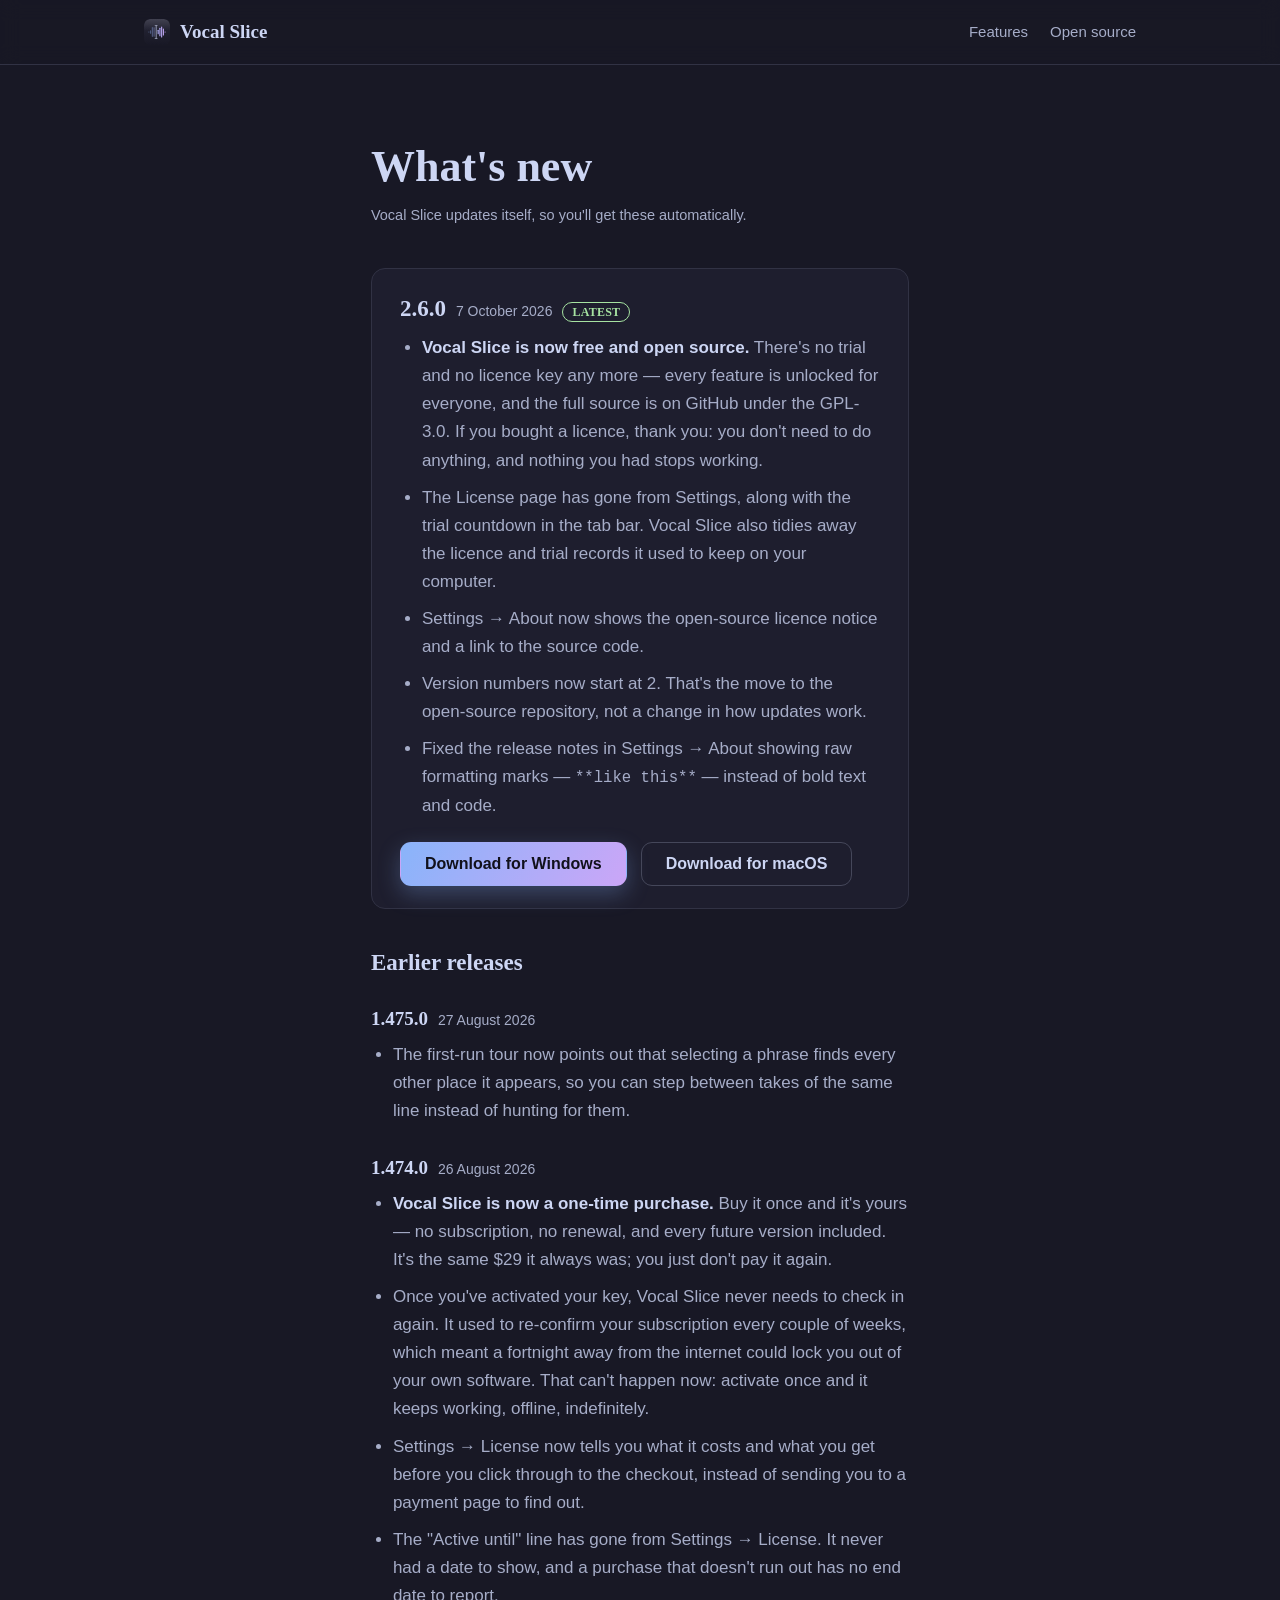
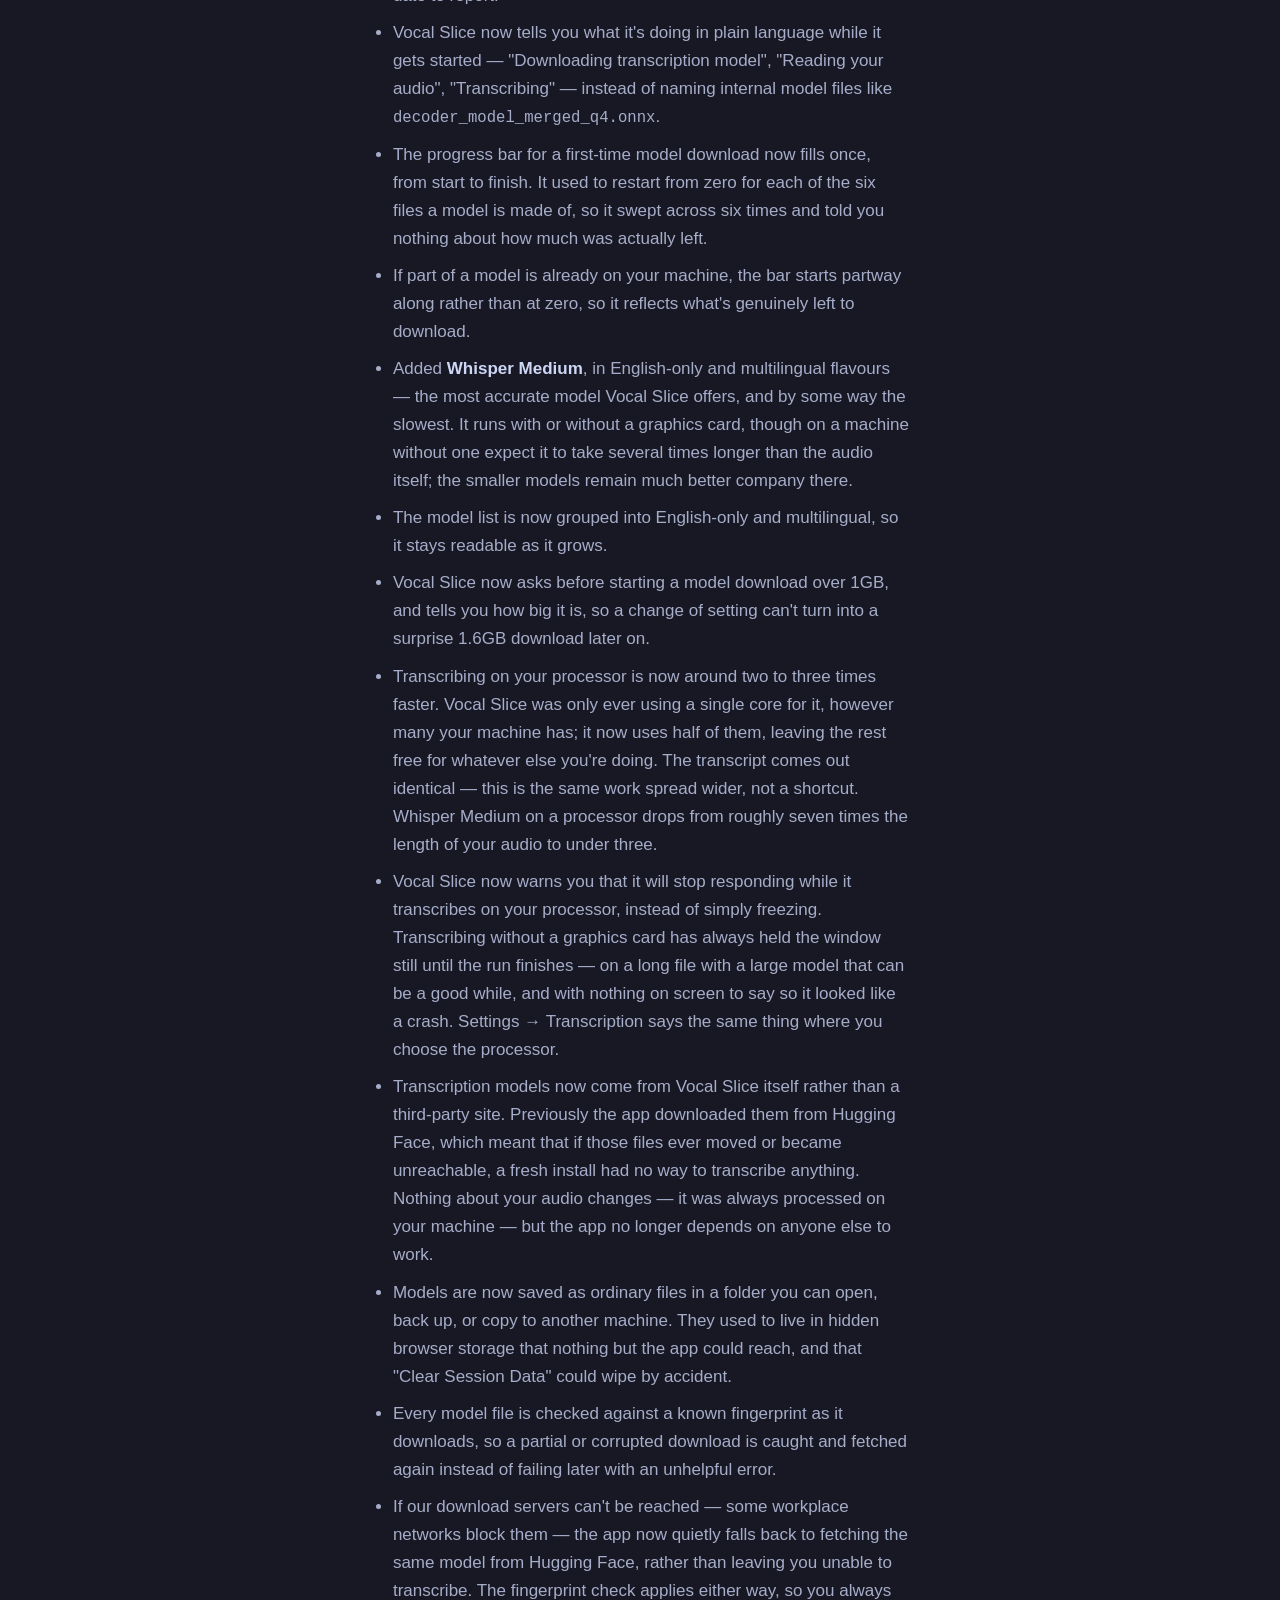
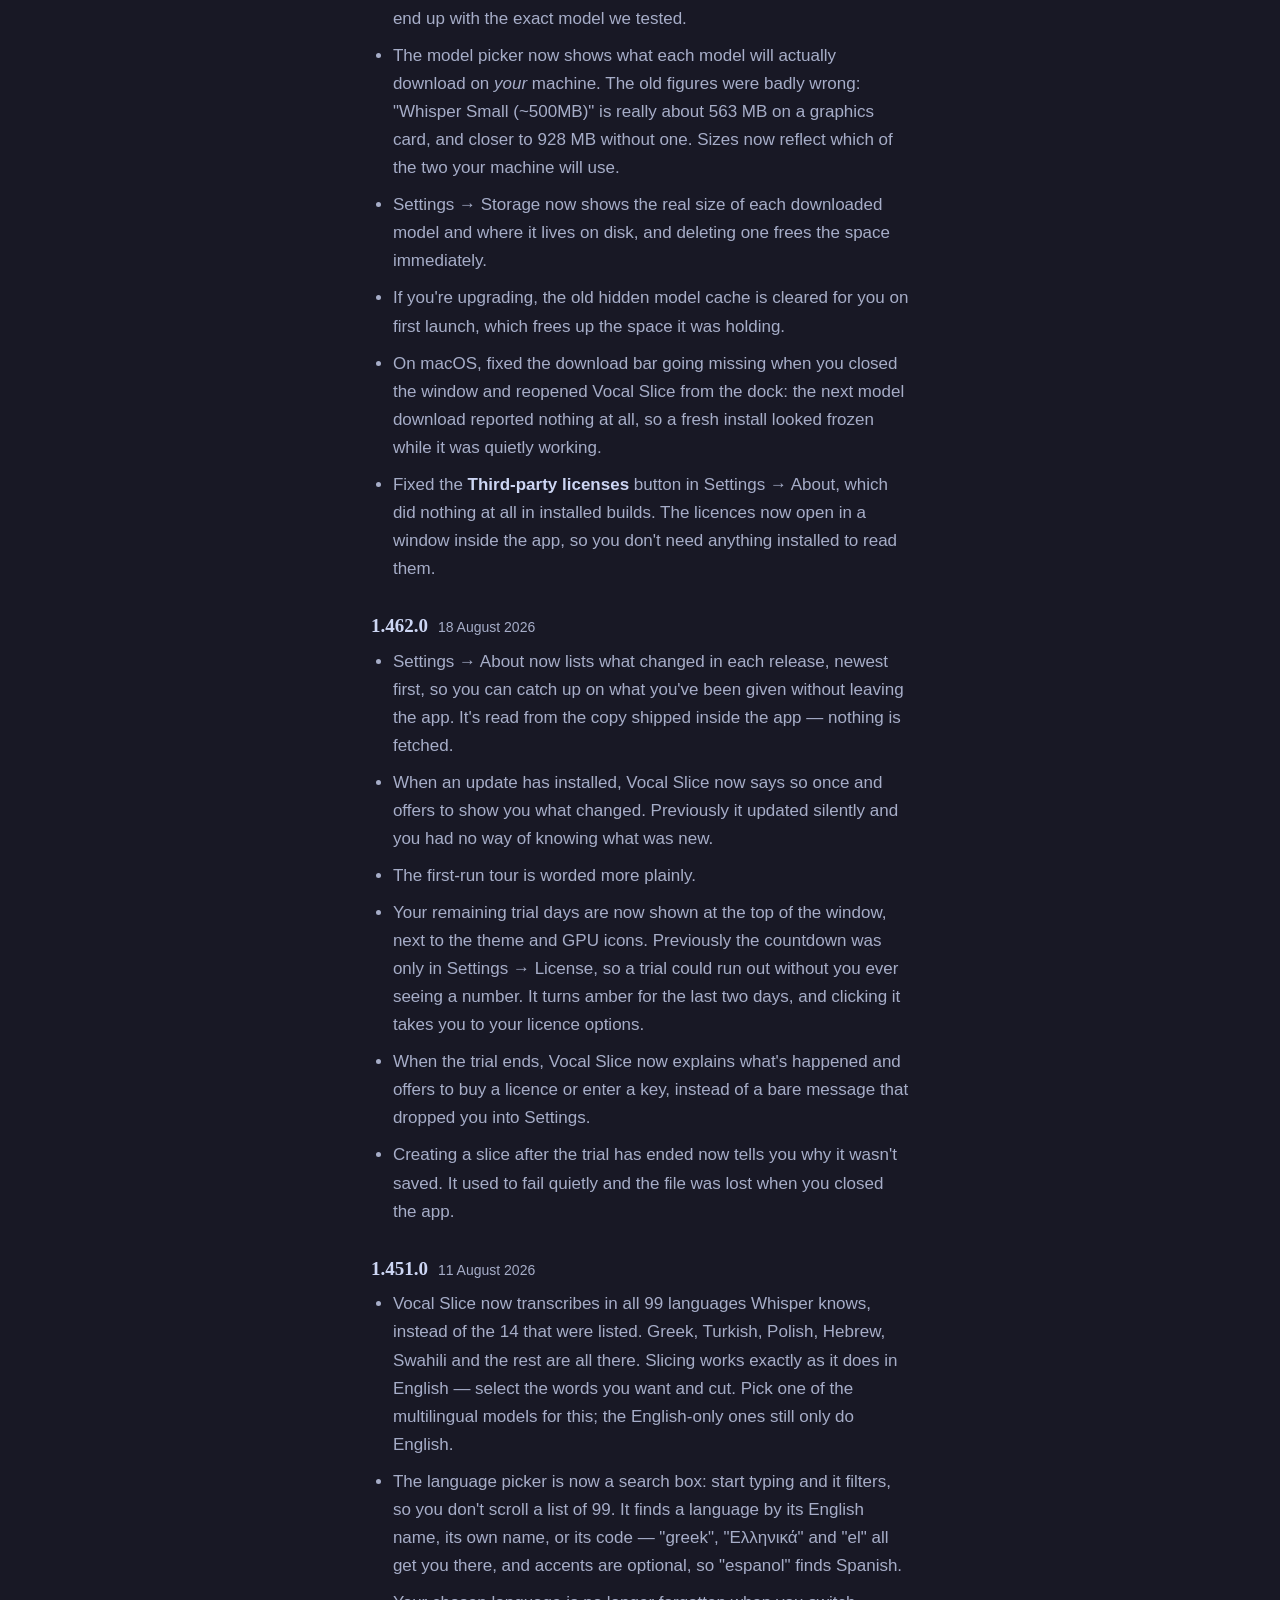
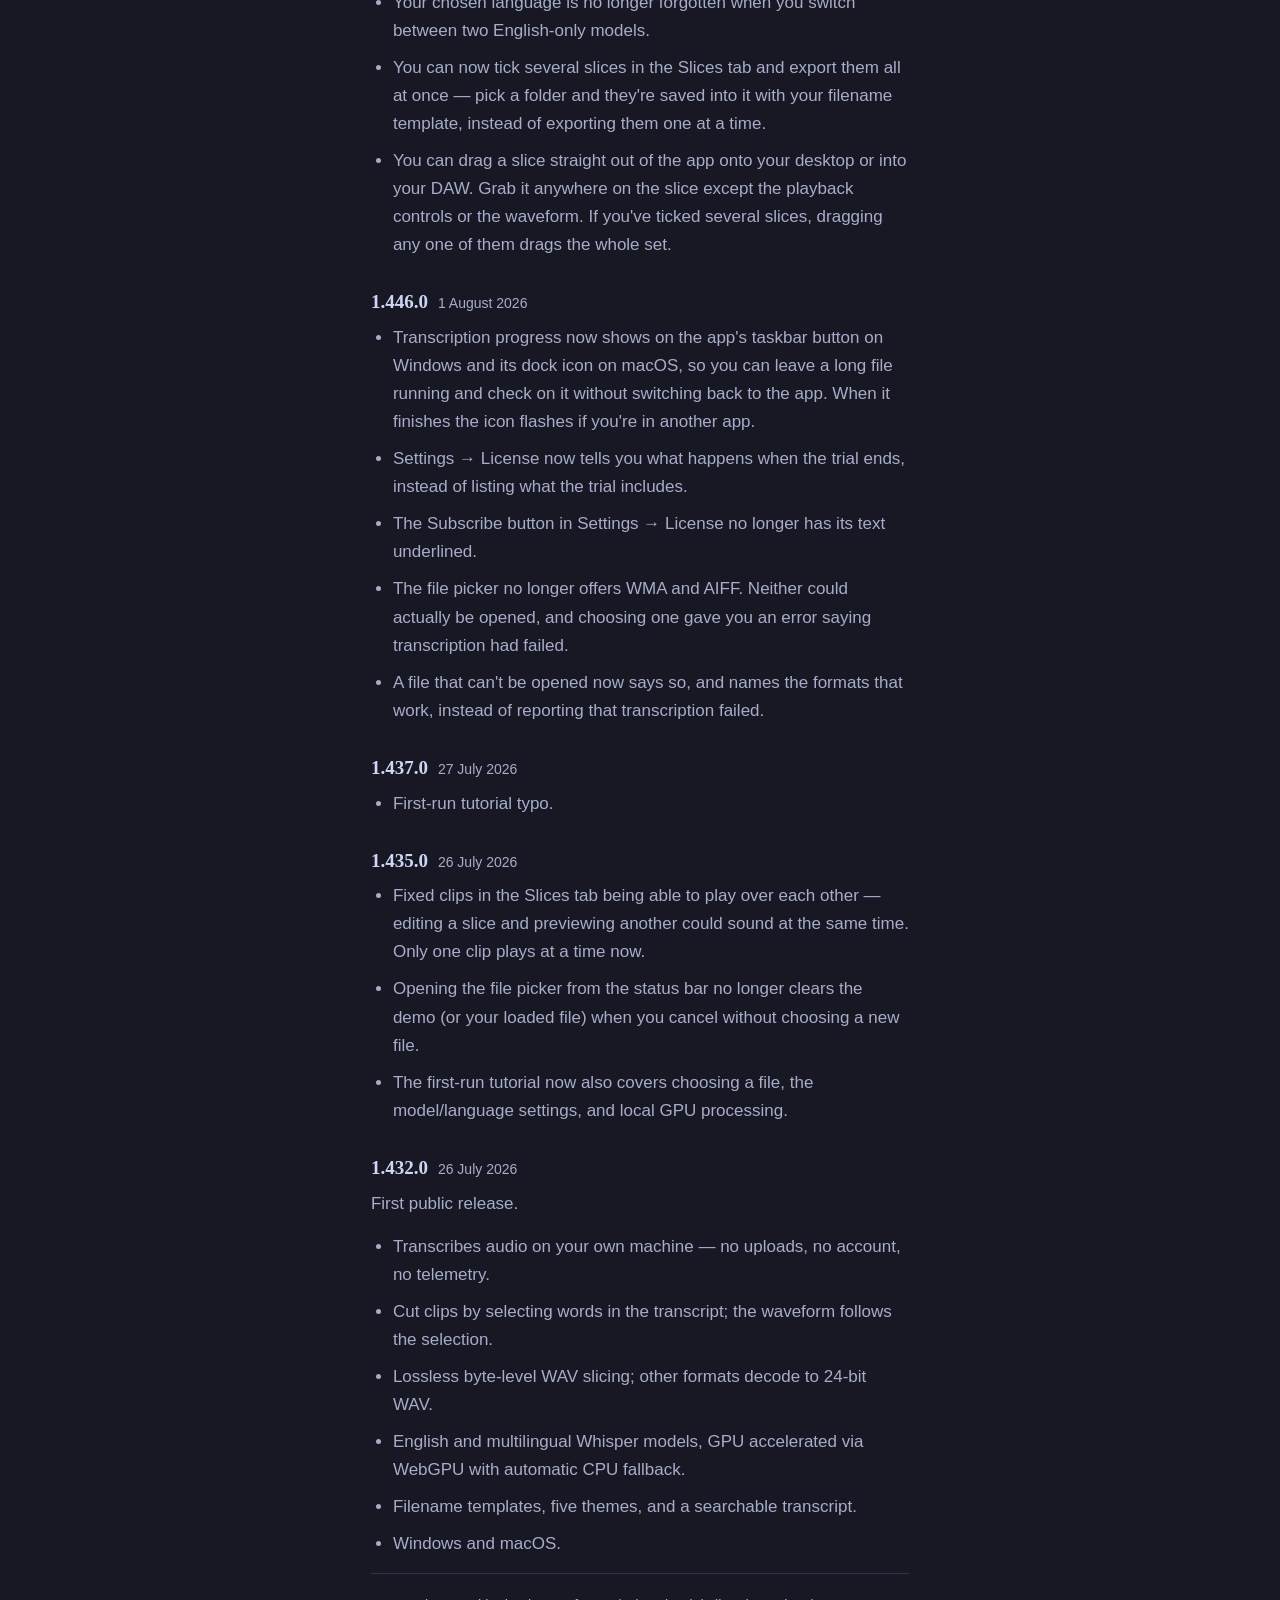
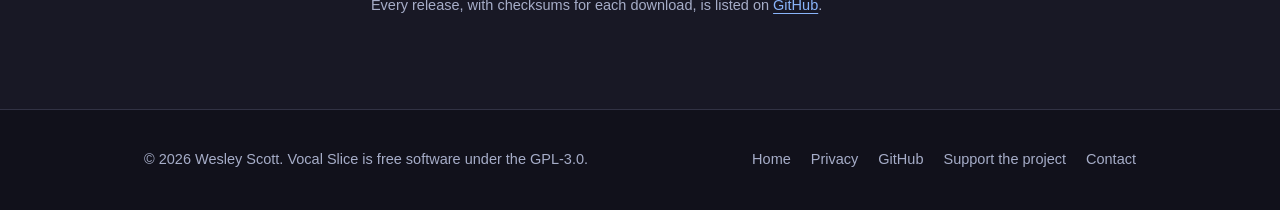
==== commit 199c6fa5: "Link GitHub and Ko-fi from the site Footer on every page gains GitHub and "Support the project" (Ko-" ====
--- a/changelog.html
+++ b/changelog.html
@@ -191,7 +191,9 @@
         <span class="footer-links">
             <a href="/">Home</a>
             <a href="privacy.html">Privacy</a>
-            <a href="mailto:wesley@vocalslice.com">Support</a>
+            <a href="https://github.com/terranivium/vocal-slice" rel="noopener">GitHub</a>
+            <a href="https://ko-fi.com/terranivium" rel="noopener">Support the project</a>
+            <a href="mailto:wesley@vocalslice.com">Contact</a>
         </span>
     </div>
 </footer>
--- a/styles.css
+++ b/styles.css
@@ -465,6 +465,8 @@
     color: var(--text);
 }
 
+.price-support { margin-top: 16px; font-size: 15px; color: var(--subtext0); }
+
 .price-cta { margin-top: 26px; }
 
 /* ── Requirements ─────────────────────────────────────────────────────────── */
